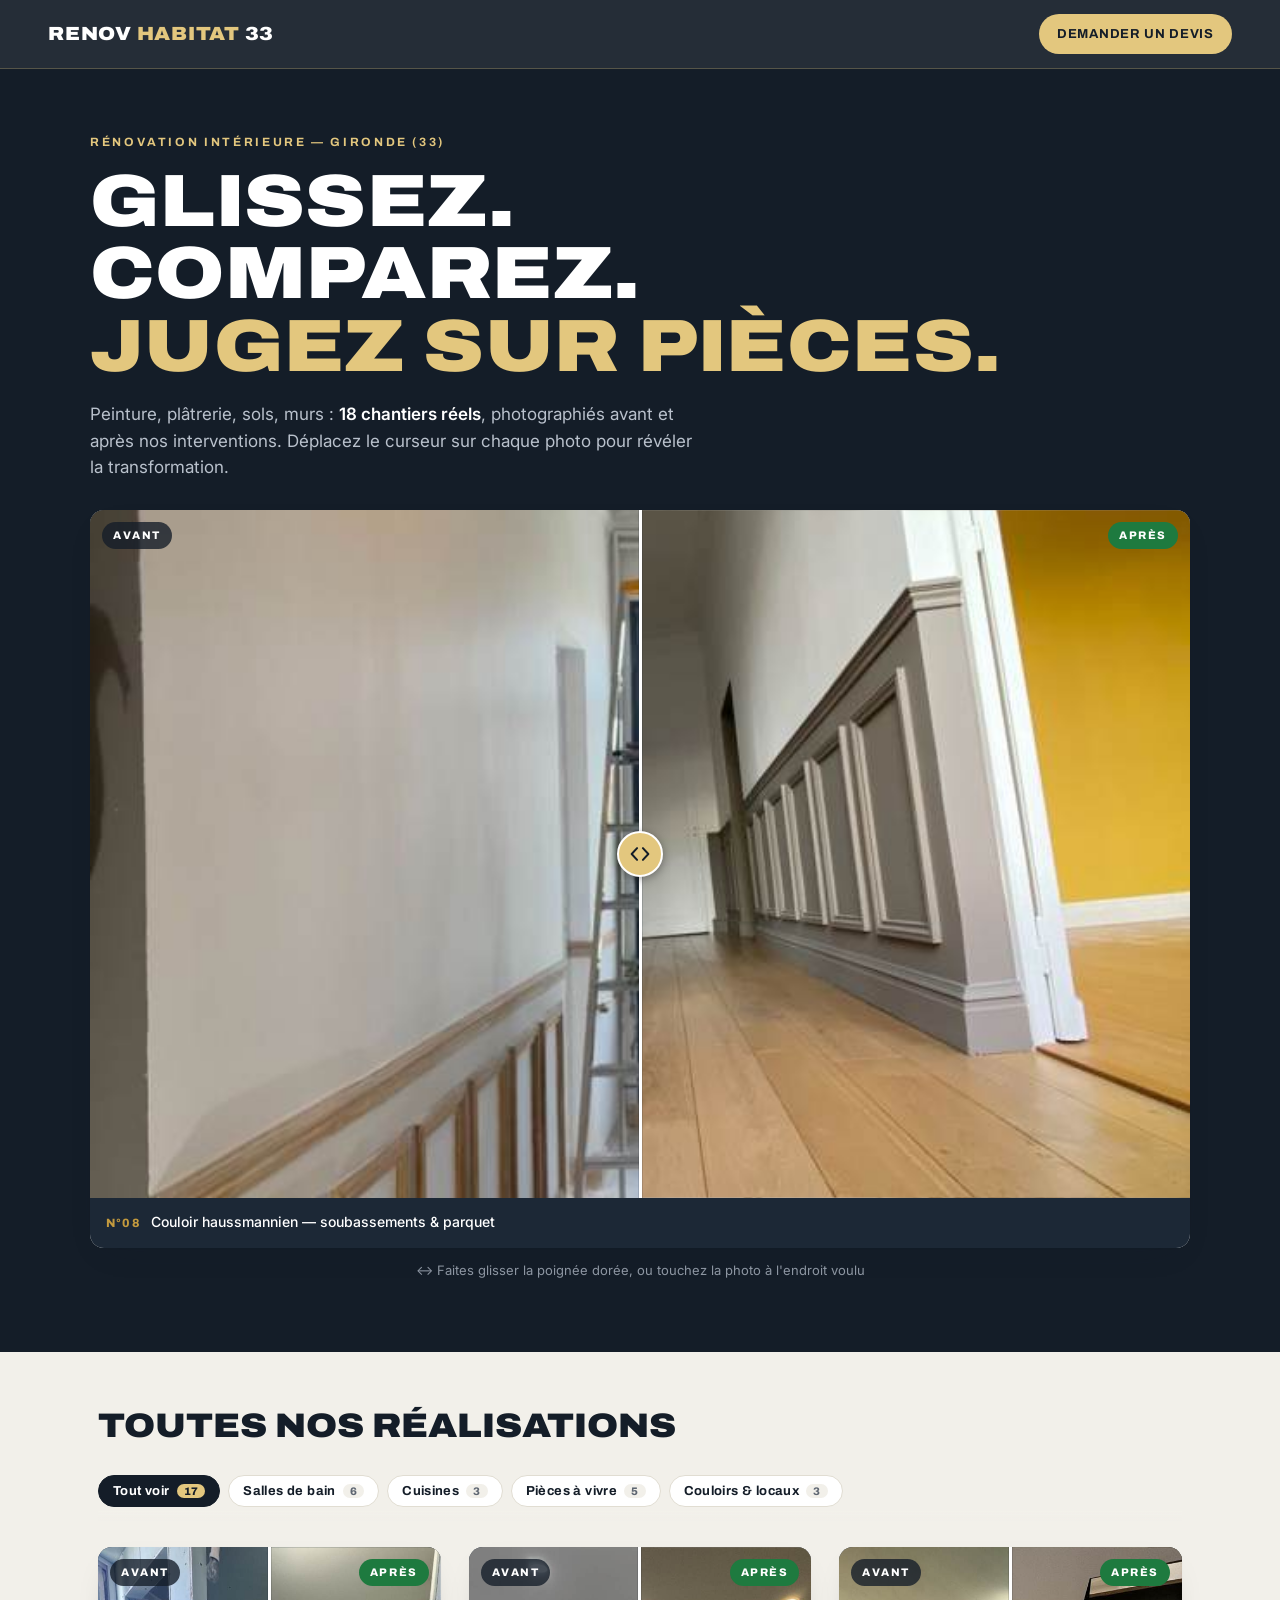
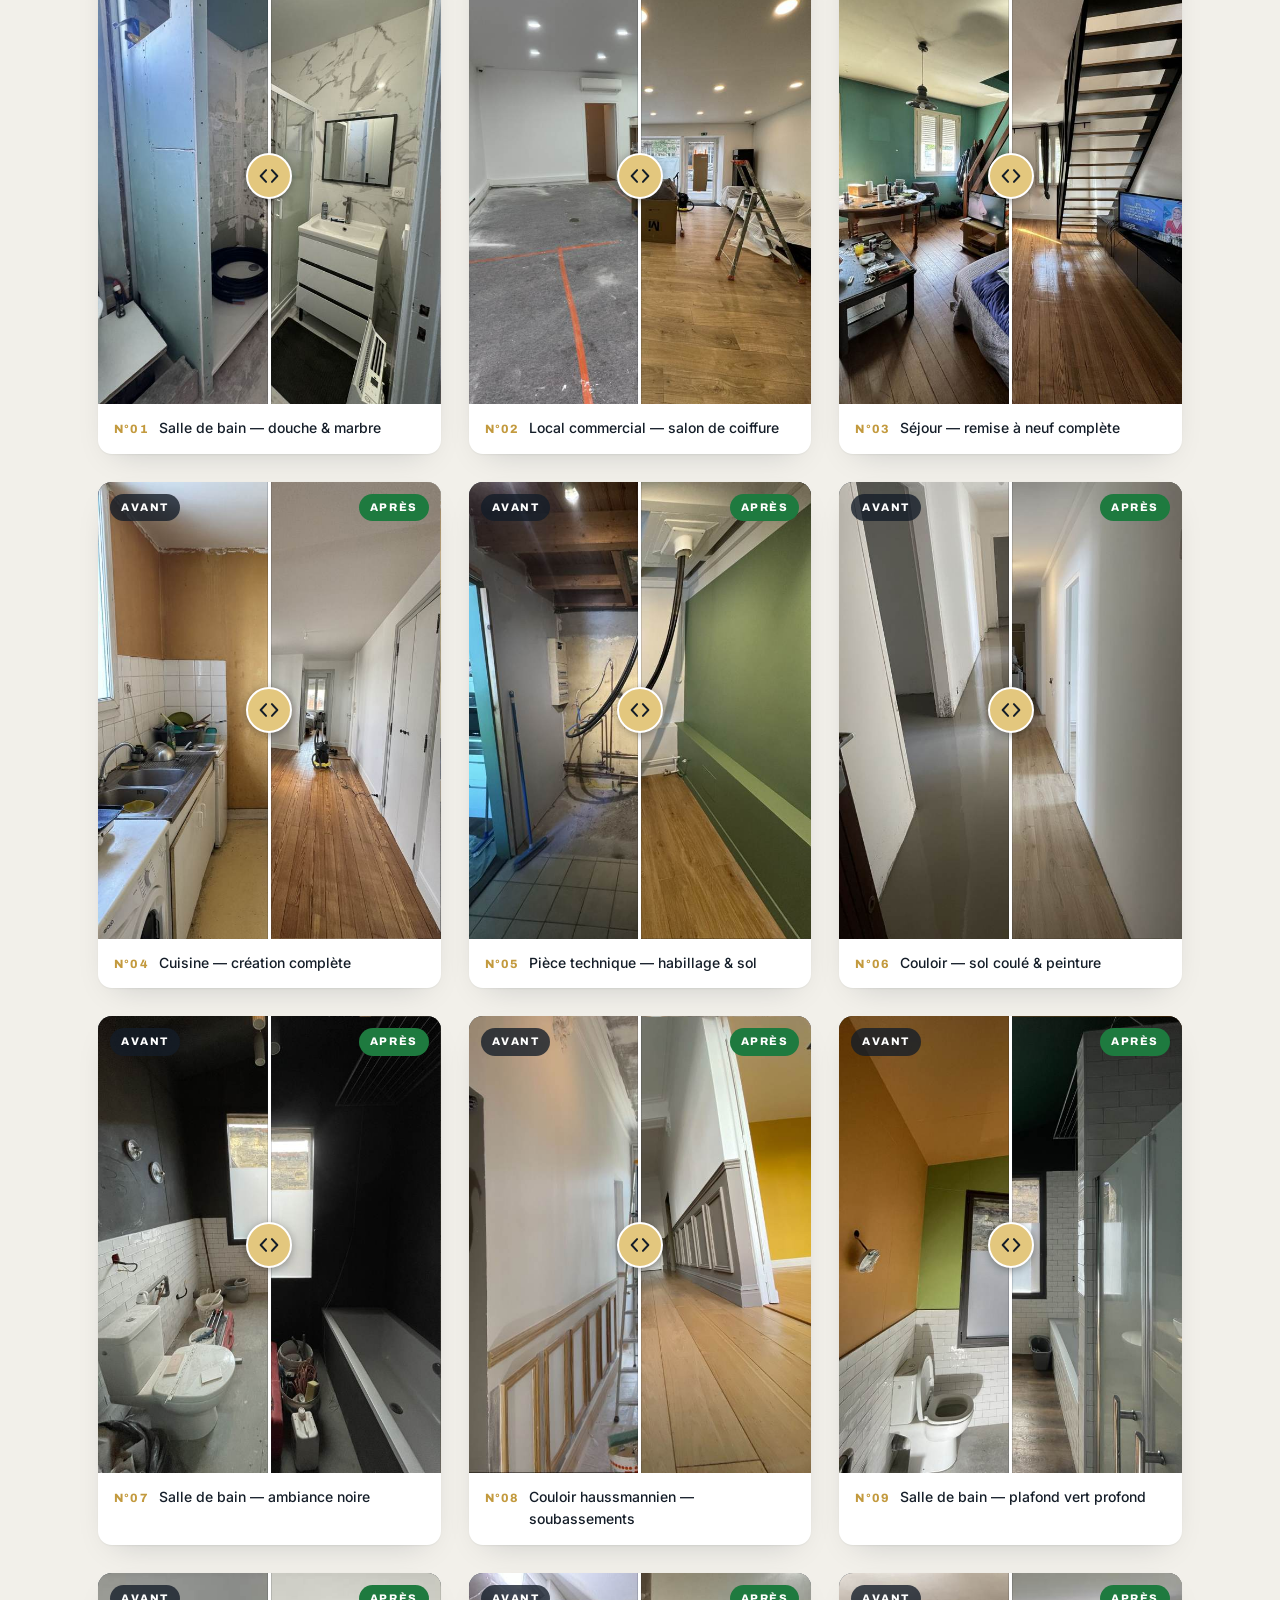
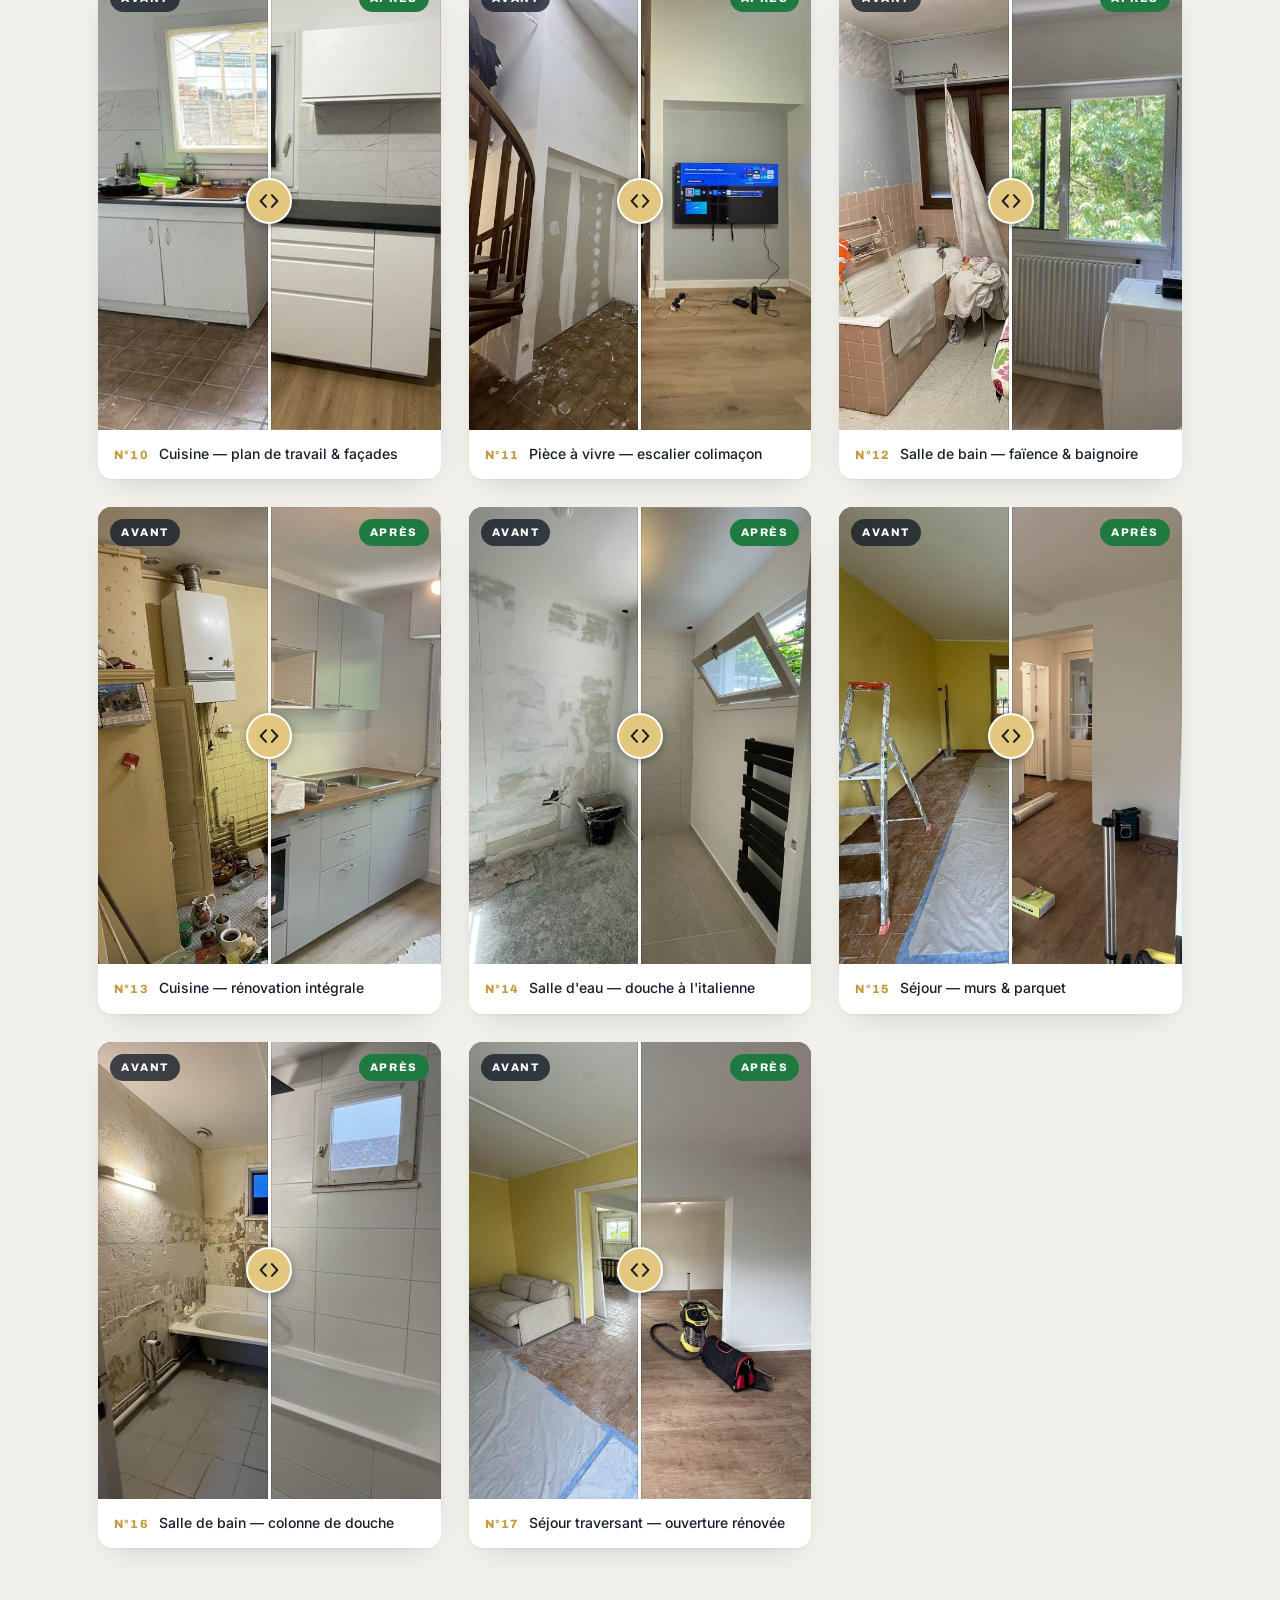
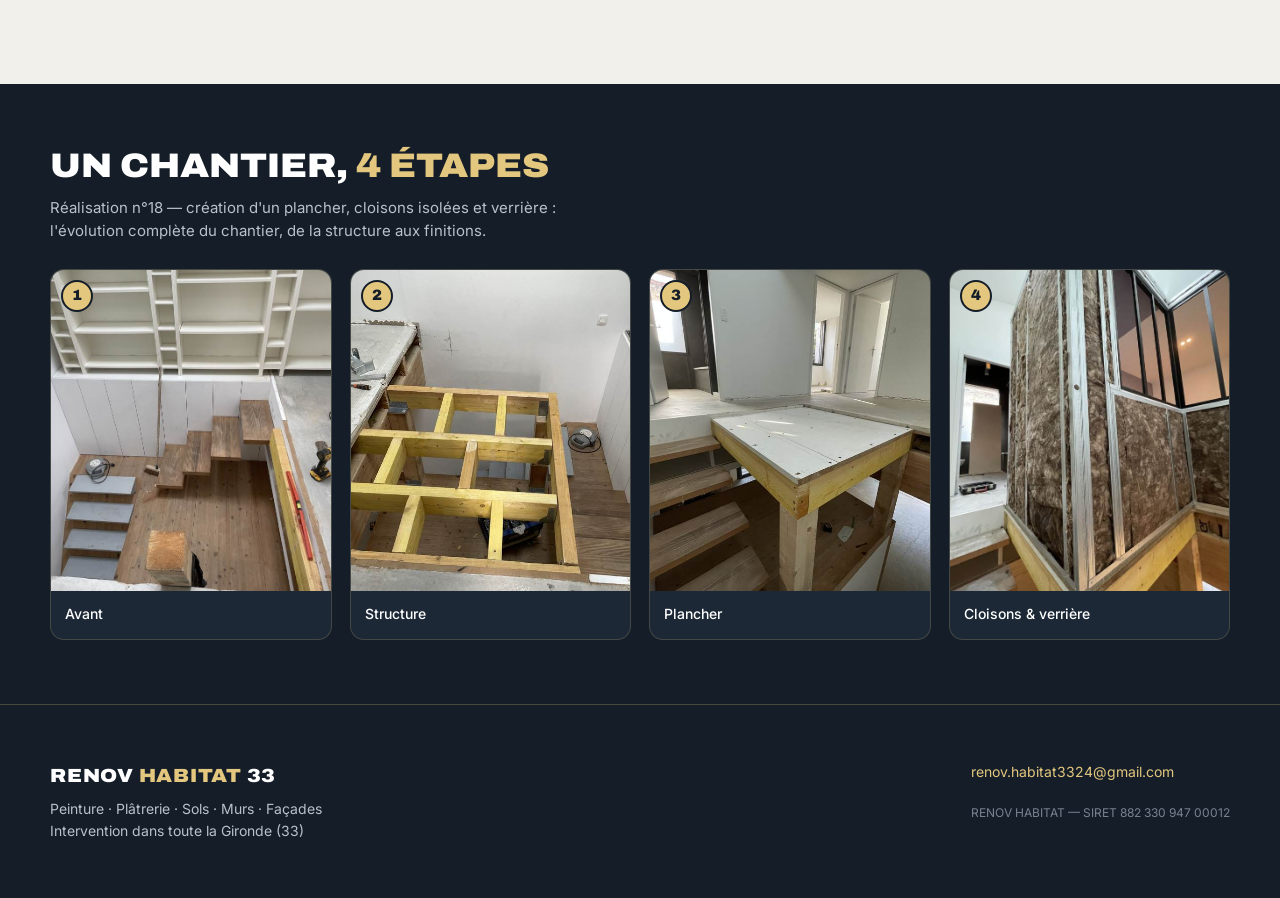
==== index.html @ 1f75afed "Add files via upload" ====
<!DOCTYPE html>
<html lang="fr">
<head>
<meta charset="UTF-8">
<meta name="viewport" content="width=device-width, initial-scale=1.0">
<title>RENOV HABITAT 33 — Nos réalisations avant / après</title>
<link rel="preconnect" href="https://fonts.googleapis.com">
<link rel="preconnect" href="https://fonts.gstatic.com" crossorigin>
<link href="https://fonts.googleapis.com/css2?family=Archivo:wdth,wght@62..125,400..900&family=Inter:wght@400;500;600&display=swap" rel="stylesheet">
<style>
:root {
  --encre:#141D28; --encre-2:#1C2836;
  --ivoire:#F2F0EA; --blanc:#FFFFFF;
  --or:#C39A3E; --or-clair:#E3C77E;
  --pierre:#5E6672; --ligne:#E1DDD2;
  --vert:#1E7A3F;
  --r:14px;
}
* { margin:0; padding:0; box-sizing:border-box; }
html { scroll-behavior:smooth; }
body { font-family:'Inter',system-ui,sans-serif; background:var(--ivoire); color:var(--encre); line-height:1.55; }
img { user-select:none; -webkit-user-drag:none; }

/* ---------- header ---------- */
header { position:sticky; top:0; z-index:50; background:rgba(20,29,40,.92); backdrop-filter:blur(10px);
  display:flex; align-items:center; justify-content:space-between; gap:16px; padding:14px clamp(16px,4vw,48px);
  border-bottom:1px solid rgba(227,199,126,.25); }
.logo { font-family:'Archivo'; font-weight:900; font-stretch:110%; letter-spacing:.04em; color:var(--blanc); font-size:clamp(15px,2.4vw,19px); text-transform:uppercase; }
.logo b { color:var(--or-clair); font-weight:900; }
.cta { font-family:'Archivo'; font-weight:700; font-size:13px; letter-spacing:.06em; text-transform:uppercase;
  color:var(--encre); background:var(--or-clair); border:none; border-radius:999px; padding:10px 18px; text-decoration:none; white-space:nowrap;
  transition:transform .15s ease, background .15s ease; }
.cta:hover { background:#F0D896; transform:translateY(-1px); }

/* ---------- hero ---------- */
.hero { background:var(--encre); color:var(--blanc); padding:clamp(28px,5vw,64px) clamp(16px,4vw,48px) clamp(36px,6vw,72px); }
.hero-inner { max-width:1100px; margin:0 auto; }
.eyebrow { font-family:'Archivo'; font-weight:700; font-size:12px; letter-spacing:.22em; text-transform:uppercase; color:var(--or-clair); display:block; margin-bottom:14px; }
h1 { font-family:'Archivo'; font-weight:900; font-stretch:115%; text-transform:uppercase; line-height:.98; letter-spacing:.005em;
  font-size:clamp(34px,7vw,74px); margin-bottom:18px; }
h1 em { font-style:normal; color:var(--or-clair); }
.hero p.sub { max-width:56ch; color:#B9C1CC; font-size:clamp(14px,1.6vw,17px); margin-bottom:30px; }
.hero p.sub strong { color:var(--blanc); font-weight:600; }

/* ---------- comparateur ---------- */
.ba { background:var(--blanc); border-radius:var(--r); overflow:hidden; box-shadow:0 1px 2px rgba(20,29,40,.06), 0 12px 32px -18px rgba(20,29,40,.25); outline-offset:3px; }
.ba:focus-visible { outline:3px solid var(--or); }
.ba-frame { position:relative; aspect-ratio:3/4; overflow:hidden; cursor:ew-resize; touch-action:pan-y; background:var(--encre-2); }
.hero-ba .ba-frame { aspect-ratio:4/5; }
@media (min-width:720px) { .hero-ba .ba-frame { aspect-ratio:16/10; } }
.ba-img { position:absolute; inset:0; width:100%; height:100%; object-fit:cover; pointer-events:none; }
.ba-apres { clip-path:inset(0 0 0 50%); }
.ba-handle { position:absolute; top:0; bottom:0; left:50%; width:0; pointer-events:none; }
.ba-line { position:absolute; top:0; bottom:0; left:-1.5px; width:3px; background:var(--blanc); box-shadow:0 0 0 1px rgba(20,29,40,.15); }
.ba-knob { position:absolute; top:50%; left:0; transform:translate(-50%,-50%); width:46px; height:46px; border-radius:50%;
  background:var(--or-clair); color:var(--encre); display:grid; place-items:center;
  box-shadow:0 2px 10px rgba(0,0,0,.35); border:2px solid var(--blanc); }
.tag { position:absolute; top:12px; font-family:'Archivo'; font-weight:800; font-size:11px; letter-spacing:.14em; text-transform:uppercase;
  padding:5px 11px; border-radius:999px; color:var(--blanc); }
.tag-avant { left:12px; background:rgba(20,29,40,.78); }
.tag-apres { right:12px; background:var(--vert); }
.ba figcaption { display:flex; align-items:baseline; gap:10px; padding:13px 16px 15px; font-size:14px; font-weight:500; color:var(--encre); }
.hero-ba figcaption { background:var(--encre-2); color:var(--blanc); }
.num { font-family:'Archivo'; font-weight:800; font-size:12px; letter-spacing:.1em; color:var(--or); }
.hint { text-align:center; font-size:13px; color:#8E97A3; margin-top:12px; }
.hero .hint { color:#8E97A3; }

/* ---------- filtres + grille ---------- */
main { max-width:1180px; margin:0 auto; padding:clamp(28px,5vw,56px) clamp(16px,4vw,48px); }
.section-head { margin-bottom:22px; }
h2 { font-family:'Archivo'; font-weight:900; font-stretch:112%; text-transform:uppercase; font-size:clamp(22px,3.4vw,34px); line-height:1.05; }
.filters { display:flex; flex-wrap:wrap; gap:8px; margin:18px 0 26px; position:sticky; top:66px; z-index:40;
  background:linear-gradient(var(--ivoire) 82%, transparent); padding:10px 0 14px; }
.chip { font-family:'Archivo'; font-weight:700; font-size:13px; letter-spacing:.03em; cursor:pointer;
  border:1.5px solid var(--ligne); background:var(--blanc); color:var(--encre); border-radius:999px; padding:8px 14px;
  display:inline-flex; align-items:center; gap:7px; transition:all .15s ease; }
.chip i { font-style:normal; font-size:11px; font-weight:800; color:var(--pierre); background:var(--ivoire); border-radius:999px; padding:1px 7px; }
.chip:hover { border-color:var(--or); }
.chip.is-on { background:var(--encre); color:var(--blanc); border-color:var(--encre); }
.chip.is-on i { background:var(--or-clair); color:var(--encre); }
.grid { display:grid; grid-template-columns:repeat(auto-fill,minmax(300px,1fr)); gap:clamp(16px,2.5vw,28px); }
.ba.is-hidden { display:none; }
.card-anim { animation:pop .35s ease both; }
@keyframes pop { from { opacity:0; transform:translateY(10px); } to { opacity:1; transform:none; } }

/* ---------- chantier 4 étapes ---------- */
.chantier { background:var(--encre); color:var(--blanc); margin-top:clamp(40px,7vw,80px); padding:clamp(32px,5vw,64px) clamp(16px,4vw,48px); }
.chantier-inner { max-width:1180px; margin:0 auto; }
.chantier h2 em { font-style:normal; color:var(--or-clair); }
.chantier p.sub { color:#B9C1CC; max-width:60ch; margin:12px 0 26px; font-size:15px; }
.steps { list-style:none; display:grid; grid-template-columns:repeat(auto-fit,minmax(220px,1fr)); gap:18px; }
.step { position:relative; background:var(--encre-2); border:1px solid rgba(227,199,126,.2); border-radius:var(--r); overflow:hidden; }
.step img { width:100%; aspect-ratio:4/4.6; object-fit:cover; display:block; }
.step p { padding:12px 14px 14px; font-size:14px; font-weight:500; }
.step-badge { position:absolute; top:10px; left:10px; z-index:2; width:32px; height:32px; border-radius:50%;
  background:var(--or-clair); color:var(--encre); font-family:'Archivo'; font-weight:900; display:grid; place-items:center; font-size:15px;
  border:2px solid var(--encre); }

/* ---------- footer ---------- */
footer { background:var(--encre); color:#B9C1CC; padding:clamp(32px,5vw,56px) clamp(16px,4vw,48px); border-top:1px solid rgba(227,199,126,.25); }
.foot-inner { max-width:1180px; margin:0 auto; display:flex; flex-wrap:wrap; gap:28px; justify-content:space-between; align-items:flex-start; }
.foot-inner .logo { margin-bottom:8px; display:block; }
footer p { font-size:14px; }
footer a { color:var(--or-clair); text-decoration:none; }
footer a:hover { text-decoration:underline; }
.legal { font-size:12px; color:#79828F; margin-top:22px; }

@media (prefers-reduced-motion:reduce) {
  html { scroll-behavior:auto; }
  .card-anim { animation:none; }
  .cta, .chip { transition:none; }
}
</style>
</head>
<body>

<header>
  <span class="logo">Renov <b>Habitat</b> 33</span>
  <a class="cta" href="mailto:renov.habitat3324@gmail.com?subject=Demande%20de%20devis">Demander un devis</a>
</header>

<section class="hero">
  <div class="hero-inner">
    <span class="eyebrow">Rénovation intérieure — Gironde (33)</span>
    <h1>Glissez.<br>Comparez.<br><em>Jugez sur pièces.</em></h1>
    <p class="sub">Peinture, plâtrerie, sols, murs : <strong>18 chantiers réels</strong>, photographiés avant et après nos interventions. Déplacez le curseur sur chaque photo pour révéler la transformation.</p>
    
<figure class="ba hero-ba card-anim" data-cat="couloir" tabindex="0" role="slider" aria-label="Comparateur avant après, réalisation 8 : Couloir haussmannien — soubassements & parquet" aria-valuemin="0" aria-valuemax="100" aria-valuenow="50">
  <div class="ba-frame">
    <img class="ba-img ba-avant" src="[data-uri]" alt="Réalisation 8 avant travaux" draggable="false">
    <img class="ba-img ba-apres" src="[data-uri]" alt="Réalisation 8 après travaux" draggable="false">
    <span class="tag tag-avant">Avant</span>
    <span class="tag tag-apres">Après</span>
    <div class="ba-handle"><span class="ba-line"></span><span class="ba-knob" aria-hidden="true"><svg viewBox="0 0 24 24" width="20" height="20"><path d="M8.5 5 2 12l6.5 7M15.5 5 22 12l-6.5 7" fill="none" stroke="currentColor" stroke-width="2.4" stroke-linecap="round" stroke-linejoin="round"/></svg></span></div>
  </div>
  <figcaption><span class="num">N°08</span> Couloir haussmannien — soubassements & parquet</figcaption>
</figure>
    <p class="hint">↔ Faites glisser la poignée dorée, ou touchez la photo à l'endroit voulu</p>
  </div>
</section>

<main>
  <div class="section-head">
    <h2>Toutes nos réalisations</h2>
  </div>
  <div class="filters" role="group" aria-label="Filtrer par type de pièce"><button class="chip is-on" data-filter="all">Tout voir<i>17</i></button><button class="chip" data-filter="sdb">Salles de bain<i>6</i></button><button class="chip" data-filter="cuisine">Cuisines<i>3</i></button><button class="chip" data-filter="sejour">Pièces à vivre<i>5</i></button><button class="chip" data-filter="couloir">Couloirs & locaux<i>3</i></button></div>
  <div class="grid" id="grid">

<figure class="ba card-anim" data-cat="sdb" tabindex="0" role="slider" aria-label="Comparateur avant après, réalisation 1 : Salle de bain — douche & marbre" aria-valuemin="0" aria-valuemax="100" aria-valuenow="50">
  <div class="ba-frame">
    <img class="ba-img ba-avant" src="[data-uri]" alt="Réalisation 1 avant travaux" draggable="false">
    <img class="ba-img ba-apres" src="[data-uri]" alt="Réalisation 1 après travaux" draggable="false">
    <span class="tag tag-avant">Avant</span>
    <span class="tag tag-apres">Après</span>
    <div class="ba-handle"><span class="ba-line"></span><span class="ba-knob" aria-hidden="true"><svg viewBox="0 0 24 24" width="20" height="20"><path d="M8.5 5 2 12l6.5 7M15.5 5 22 12l-6.5 7" fill="none" stroke="currentColor" stroke-width="2.4" stroke-linecap="round" stroke-linejoin="round"/></svg></span></div>
  </div>
  <figcaption><span class="num">N°01</span> Salle de bain — douche & marbre</figcaption>
</figure>

<figure class="ba card-anim" data-cat="couloir" tabindex="0" role="slider" aria-label="Comparateur avant après, réalisation 2 : Local commercial — salon de coiffure" aria-valuemin="0" aria-valuemax="100" aria-valuenow="50">
  <div class="ba-frame">
    <img class="ba-img ba-avant" src="[data-uri]" alt="Réalisation 2 avant travaux" draggable="false">
    <img class="ba-img ba-apres" src="[data-uri]" alt="Réalisation 2 après travaux" draggable="false">
    <span class="tag tag-avant">Avant</span>
    <span class="tag tag-apres">Après</span>
    <div class="ba-handle"><span class="ba-line"></span><span class="ba-knob" aria-hidden="true"><svg viewBox="0 0 24 24" width="20" height="20"><path d="M8.5 5 2 12l6.5 7M15.5 5 22 12l-6.5 7" fill="none" stroke="currentColor" stroke-width="2.4" stroke-linecap="round" stroke-linejoin="round"/></svg></span></div>
  </div>
  <figcaption><span class="num">N°02</span> Local commercial — salon de coiffure</figcaption>
</figure>

<figure class="ba card-anim" data-cat="sejour" tabindex="0" role="slider" aria-label="Comparateur avant après, réalisation 3 : Séjour — remise à neuf complète" aria-valuemin="0" aria-valuemax="100" aria-valuenow="50">
  <div class="ba-frame">
    <img class="ba-img ba-avant" src="[data-uri]" alt="Réalisation 3 avant travaux" draggable="false">
    <img class="ba-img ba-apres" src="[data-uri]" alt="Réalisation 3 après travaux" draggable="false">
    <span class="tag tag-avant">Avant</span>
    <span class="tag tag-apres">Après</span>
    <div class="ba-handle"><span class="ba-line"></span><span class="ba-knob" aria-hidden="true"><svg viewBox="0 0 24 24" width="20" height="20"><path d="M8.5 5 2 12l6.5 7M15.5 5 22 12l-6.5 7" fill="none" stroke="currentColor" stroke-width="2.4" stroke-linecap="round" stroke-linejoin="round"/></svg></span></div>
  </div>
  <figcaption><span class="num">N°03</span> Séjour — remise à neuf complète</figcaption>
</figure>

<figure class="ba card-anim" data-cat="cuisine" tabindex="0" role="slider" aria-label="Comparateur avant après, réalisation 4 : Cuisine — création complète" aria-valuemin="0" aria-valuemax="100" aria-valuenow="50">
  <div class="ba-frame">
    <img class="ba-img ba-avant" src="[data-uri]" alt="Réalisation 4 avant travaux" draggable="false">
    <img class="ba-img ba-apres" src="[data-uri]" alt="Réalisation 4 après travaux" draggable="false">
    <span class="tag tag-avant">Avant</span>
    <span class="tag tag-apres">Après</span>
    <div class="ba-handle"><span class="ba-line"></span><span class="ba-knob" aria-hidden="true"><svg viewBox="0 0 24 24" width="20" height="20"><path d="M8.5 5 2 12l6.5 7M15.5 5 22 12l-6.5 7" fill="none" stroke="currentColor" stroke-width="2.4" stroke-linecap="round" stroke-linejoin="round"/></svg></span></div>
  </div>
  <figcaption><span class="num">N°04</span> Cuisine — création complète</figcaption>
</figure>

<figure class="ba card-anim" data-cat="sejour" tabindex="0" role="slider" aria-label="Comparateur avant après, réalisation 5 : Pièce technique — habillage & sol" aria-valuemin="0" aria-valuemax="100" aria-valuenow="50">
  <div class="ba-frame">
    <img class="ba-img ba-avant" src="[data-uri]" alt="Réalisation 5 avant travaux" draggable="false">
    <img class="ba-img ba-apres" src="[data-uri]" alt="Réalisation 5 après travaux" draggable="false">
    <span class="tag tag-avant">Avant</span>
    <span class="tag tag-apres">Après</span>
    <div class="ba-handle"><span class="ba-line"></span><span class="ba-knob" aria-hidden="true"><svg viewBox="0 0 24 24" width="20" height="20"><path d="M8.5 5 2 12l6.5 7M15.5 5 22 12l-6.5 7" fill="none" stroke="currentColor" stroke-width="2.4" stroke-linecap="round" stroke-linejoin="round"/></svg></span></div>
  </div>
  <figcaption><span class="num">N°05</span> Pièce technique — habillage & sol</figcaption>
</figure>

<figure class="ba card-anim" data-cat="couloir" tabindex="0" role="slider" aria-label="Comparateur avant après, réalisation 6 : Couloir — sol coulé & peinture" aria-valuemin="0" aria-valuemax="100" aria-valuenow="50">
  <div class="ba-frame">
    <img class="ba-img ba-avant" src="[data-uri]" alt="Réalisation 6 avant travaux" draggable="false">
    <img class="ba-img ba-apres" src="[data-uri]" alt="Réalisation 6 après travaux" draggable="false">
    <span class="tag tag-avant">Avant</span>
    <span class="tag tag-apres">Après</span>
    <div class="ba-handle"><span class="ba-line"></span><span class="ba-knob" aria-hidden="true"><svg viewBox="0 0 24 24" width="20" height="20"><path d="M8.5 5 2 12l6.5 7M15.5 5 22 12l-6.5 7" fill="none" stroke="currentColor" stroke-width="2.4" stroke-linecap="round" stroke-linejoin="round"/></svg></span></div>
  </div>
  <figcaption><span class="num">N°06</span> Couloir — sol coulé & peinture</figcaption>
</figure>

<figure class="ba card-anim" data-cat="sdb" tabindex="0" role="slider" aria-label="Comparateur avant après, réalisation 7 : Salle de bain — ambiance noire" aria-valuemin="0" aria-valuemax="100" aria-valuenow="50">
  <div class="ba-frame">
    <img class="ba-img ba-avant" src="[data-uri]" alt="Réalisation 7 avant travaux" draggable="false">
    <img class="ba-img ba-apres" src="[data-uri]" alt="Réalisation 7 après travaux" draggable="false">
    <span class="tag tag-avant">Avant</span>
    <span class="tag tag-apres">Après</span>
    <div class="ba-handle"><span class="ba-line"></span><span class="ba-knob" aria-hidden="true"><svg viewBox="0 0 24 24" width="20" height="20"><path d="M8.5 5 2 12l6.5 7M15.5 5 22 12l-6.5 7" fill="none" stroke="currentColor" stroke-width="2.4" stroke-linecap="round" stroke-linejoin="round"/></svg></span></div>
  </div>
  <figcaption><span class="num">N°07</span> Salle de bain — ambiance noire</figcaption>
</figure>

<figure class="ba card-anim" data-cat="couloir" tabindex="0" role="slider" aria-label="Comparateur avant après, réalisation 8 : Couloir haussmannien — soubassements" aria-valuemin="0" aria-valuemax="100" aria-valuenow="50">
  <div class="ba-frame">
    <img class="ba-img ba-avant" src="[data-uri]" alt="Réalisation 8 avant travaux" draggable="false">
    <img class="ba-img ba-apres" src="[data-uri]" alt="Réalisation 8 après travaux" draggable="false">
    <span class="tag tag-avant">Avant</span>
    <span class="tag tag-apres">Après</span>
    <div class="ba-handle"><span class="ba-line"></span><span class="ba-knob" aria-hidden="true"><svg viewBox="0 0 24 24" width="20" height="20"><path d="M8.5 5 2 12l6.5 7M15.5 5 22 12l-6.5 7" fill="none" stroke="currentColor" stroke-width="2.4" stroke-linecap="round" stroke-linejoin="round"/></svg></span></div>
  </div>
  <figcaption><span class="num">N°08</span> Couloir haussmannien — soubassements</figcaption>
</figure>

<figure class="ba card-anim" data-cat="sdb" tabindex="0" role="slider" aria-label="Comparateur avant après, réalisation 9 : Salle de bain — plafond vert profond" aria-valuemin="0" aria-valuemax="100" aria-valuenow="50">
  <div class="ba-frame">
    <img class="ba-img ba-avant" src="[data-uri]" alt="Réalisation 9 avant travaux" draggable="false">
    <img class="ba-img ba-apres" src="[data-uri]" alt="Réalisation 9 après travaux" draggable="false">
    <span class="tag tag-avant">Avant</span>
    <span class="tag tag-apres">Après</span>
    <div class="ba-handle"><span class="ba-line"></span><span class="ba-knob" aria-hidden="true"><svg viewBox="0 0 24 24" width="20" height="20"><path d="M8.5 5 2 12l6.5 7M15.5 5 22 12l-6.5 7" fill="none" stroke="currentColor" stroke-width="2.4" stroke-linecap="round" stroke-linejoin="round"/></svg></span></div>
  </div>
  <figcaption><span class="num">N°09</span> Salle de bain — plafond vert profond</figcaption>
</figure>

<figure class="ba card-anim" data-cat="cuisine" tabindex="0" role="slider" aria-label="Comparateur avant après, réalisation 10 : Cuisine — plan de travail & façades" aria-valuemin="0" aria-valuemax="100" aria-valuenow="50">
  <div class="ba-frame">
    <img class="ba-img ba-avant" src="[data-uri]" alt="Réalisation 10 avant travaux" draggable="false">
    <img class="ba-img ba-apres" src="[data-uri]" alt="Réalisation 10 après travaux" draggable="false">
    <span class="tag tag-avant">Avant</span>
    <span class="tag tag-apres">Après</span>
    <div class="ba-handle"><span class="ba-line"></span><span class="ba-knob" aria-hidden="true"><svg viewBox="0 0 24 24" width="20" height="20"><path d="M8.5 5 2 12l6.5 7M15.5 5 22 12l-6.5 7" fill="none" stroke="currentColor" stroke-width="2.4" stroke-linecap="round" stroke-linejoin="round"/></svg></span></div>
  </div>
  <figcaption><span class="num">N°10</span> Cuisine — plan de travail & façades</figcaption>
</figure>

<figure class="ba card-anim" data-cat="sejour" tabindex="0" role="slider" aria-label="Comparateur avant après, réalisation 11 : Pièce à vivre — escalier colimaçon" aria-valuemin="0" aria-valuemax="100" aria-valuenow="50">
  <div class="ba-frame">
    <img class="ba-img ba-avant" src="[data-uri]" alt="Réalisation 11 avant travaux" draggable="false">
    <img class="ba-img ba-apres" src="[data-uri]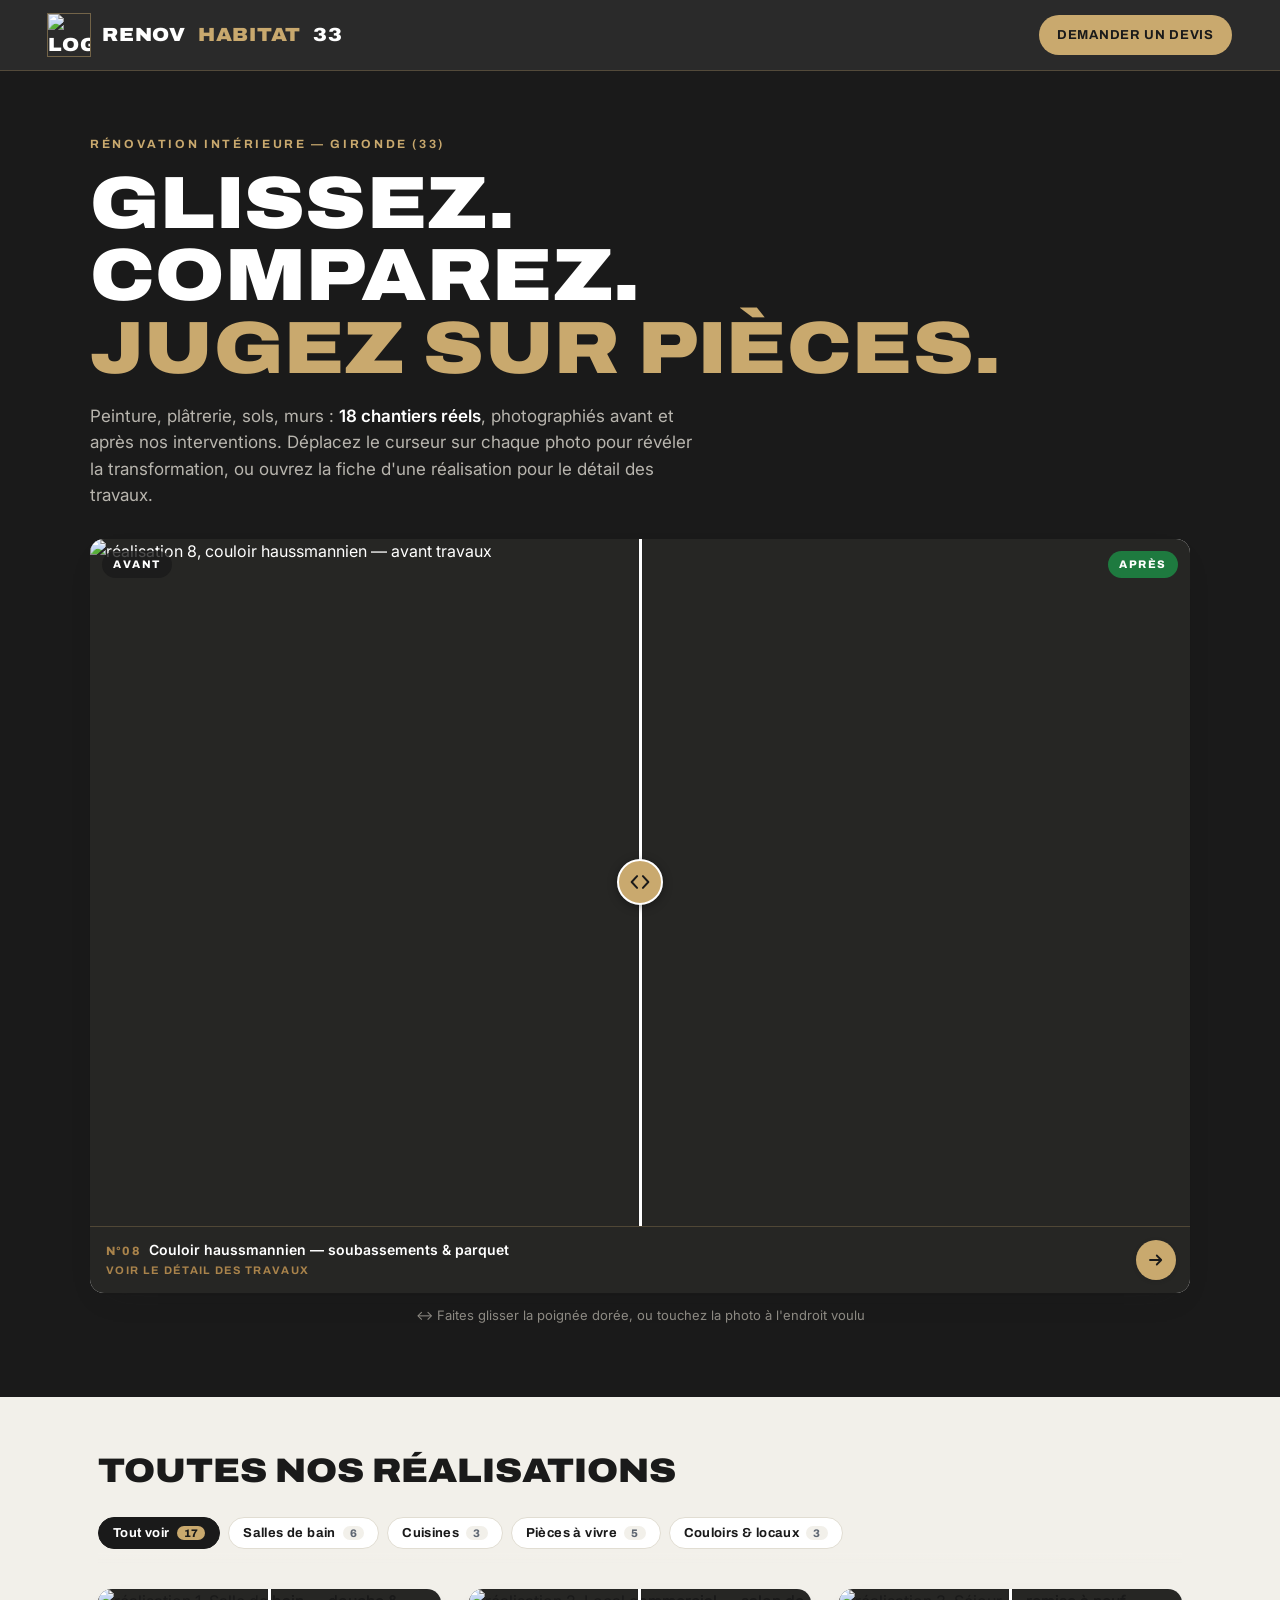
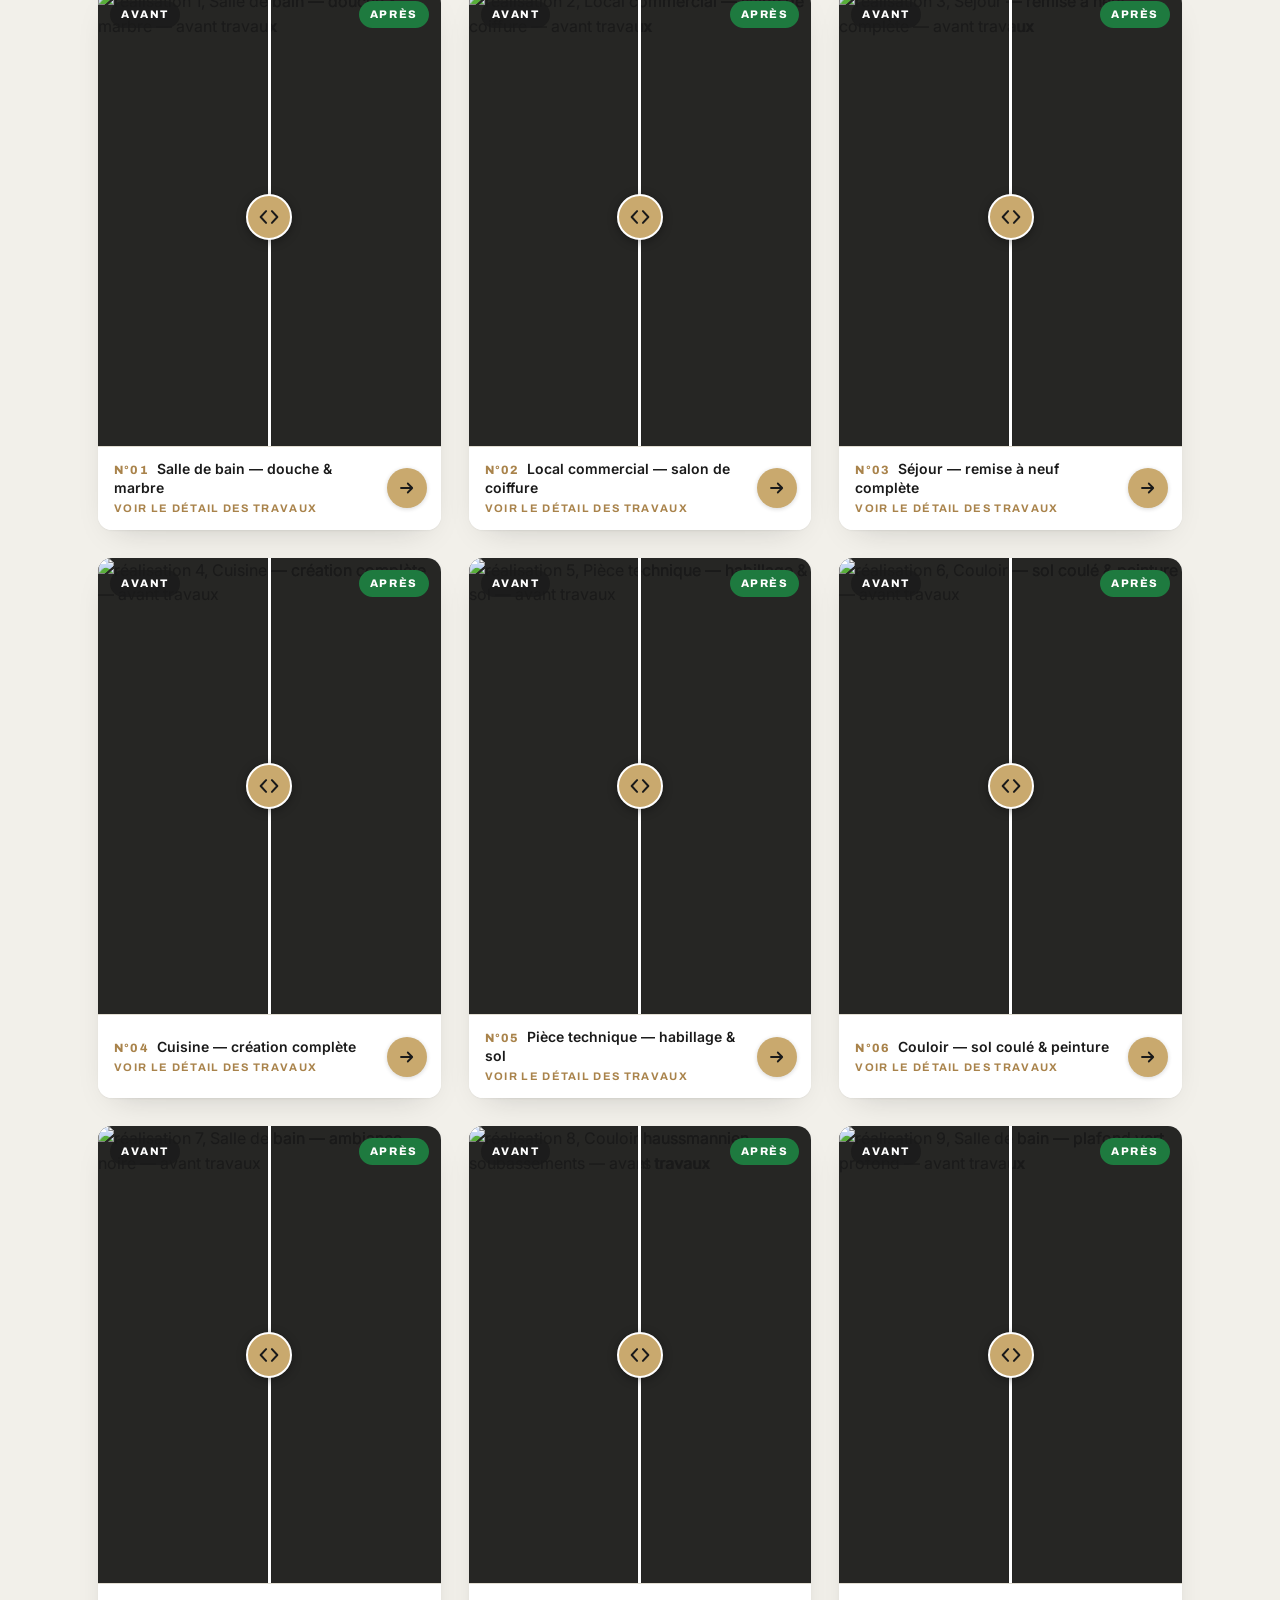
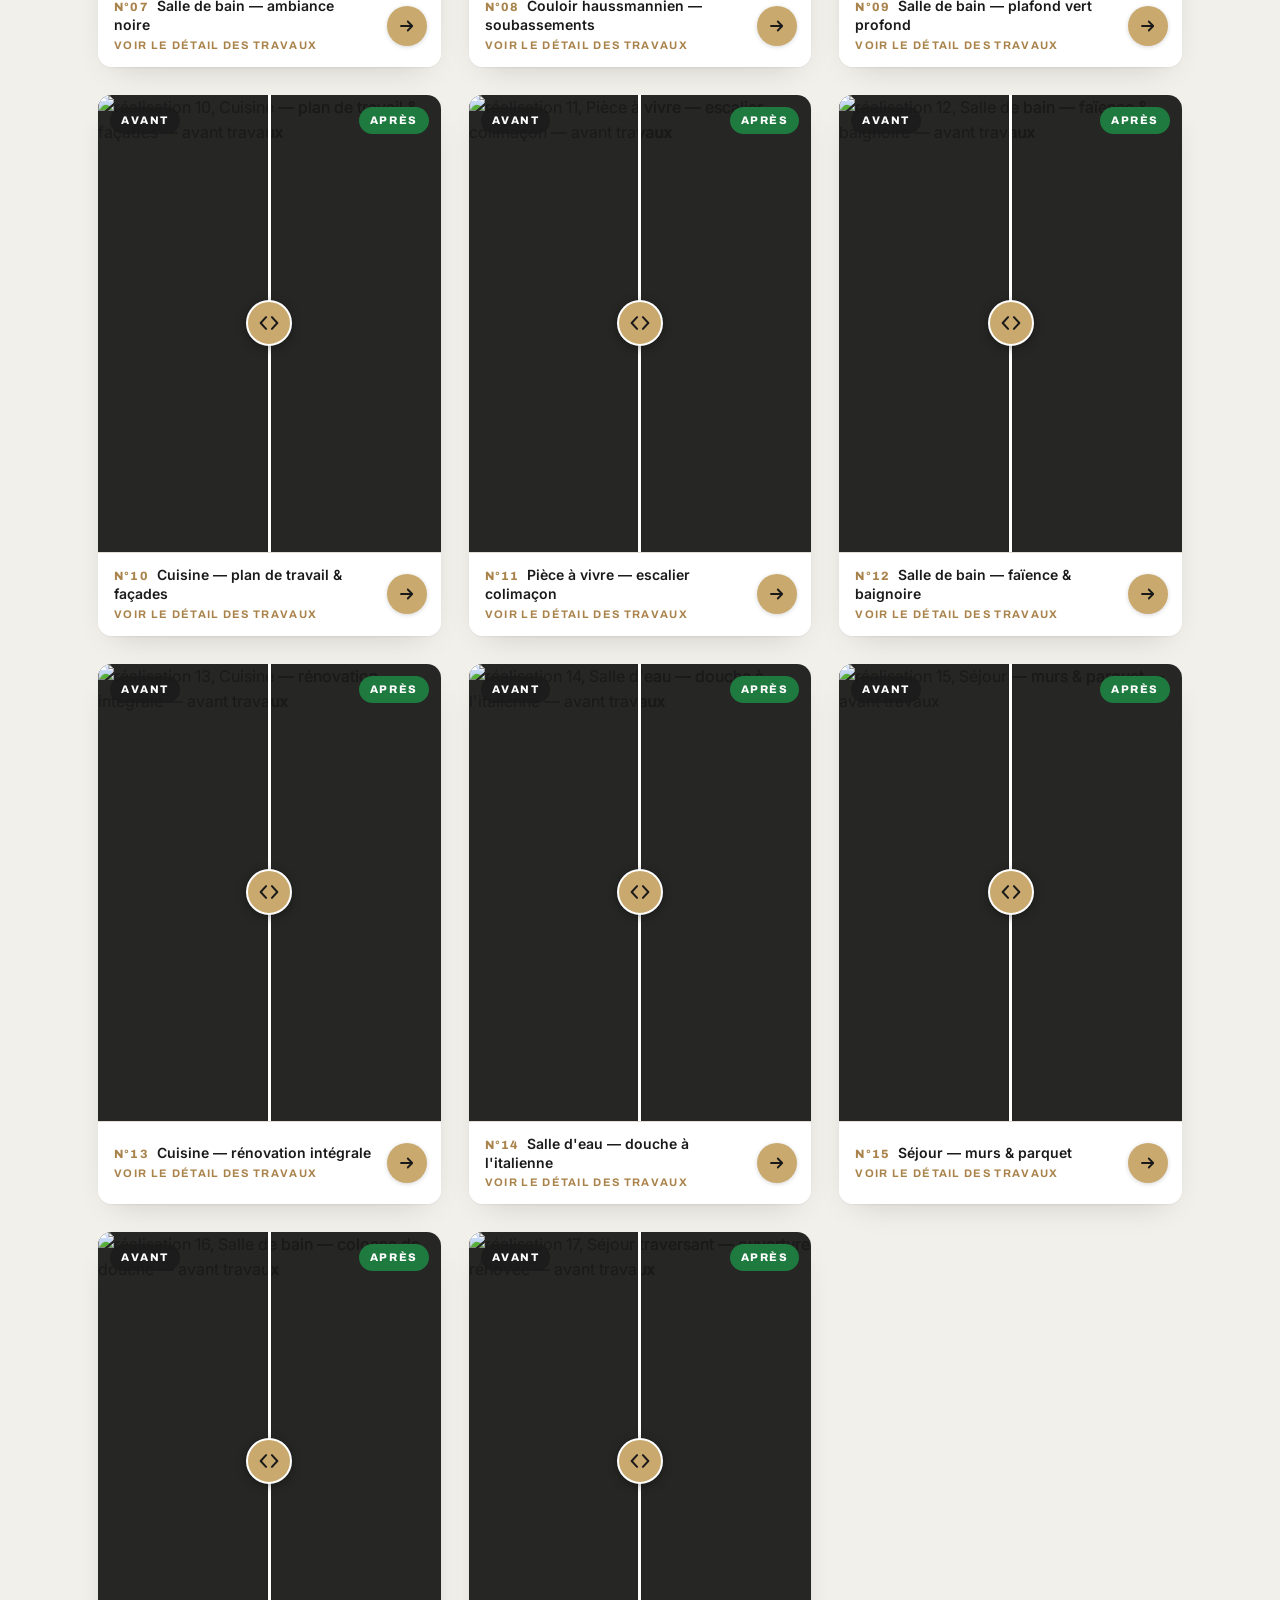
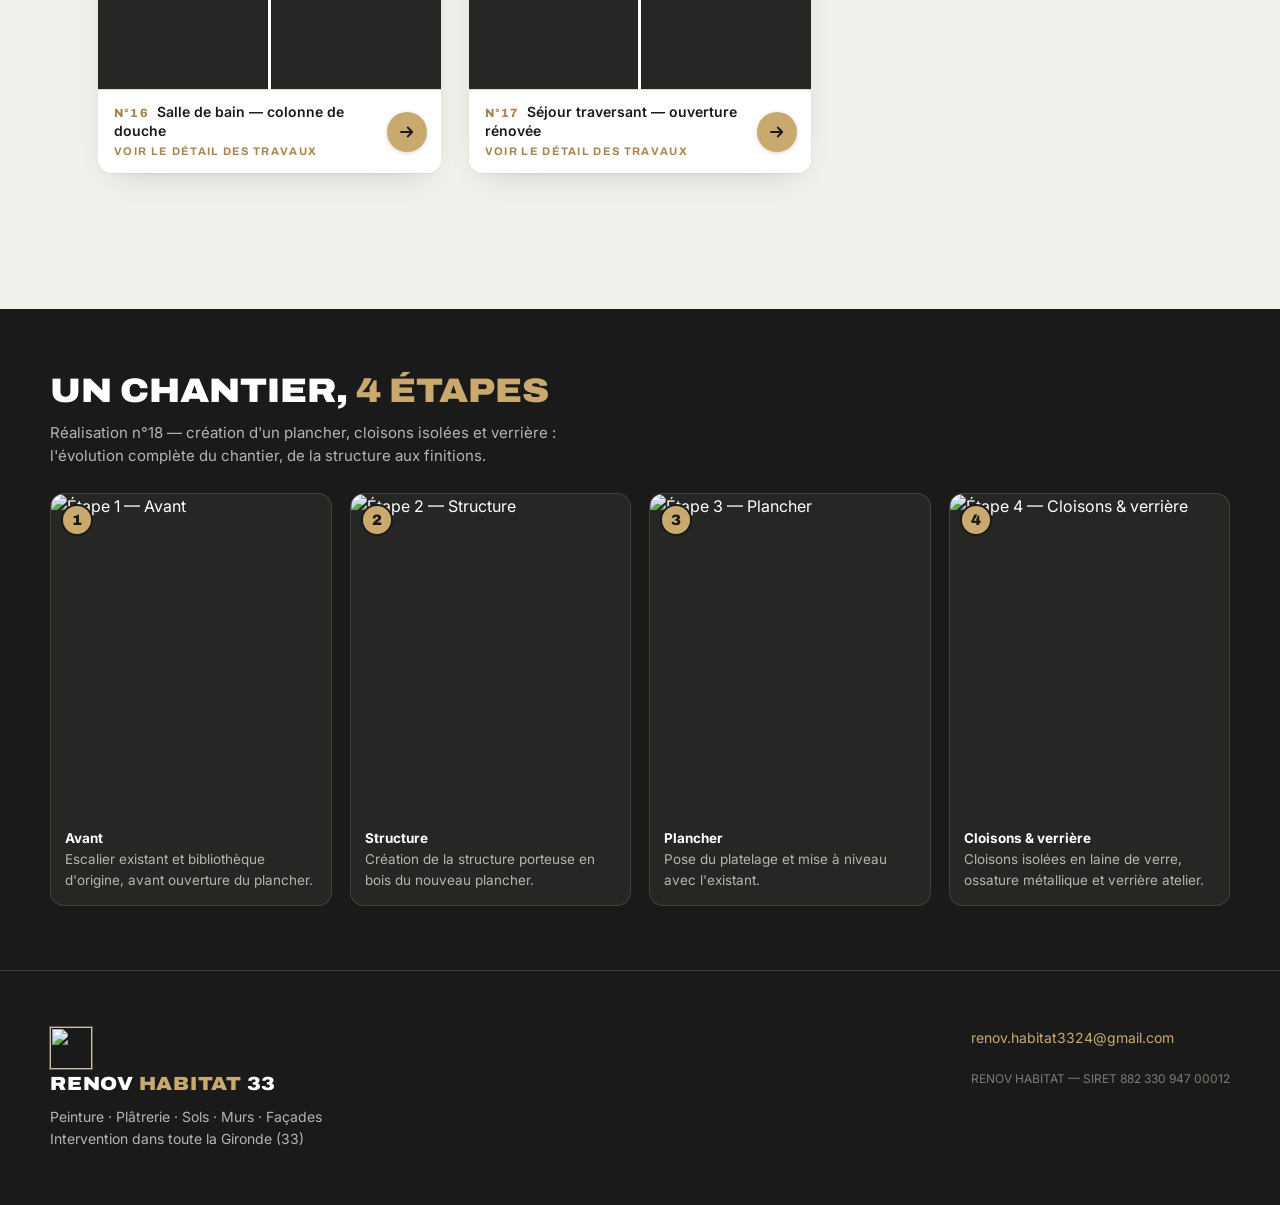
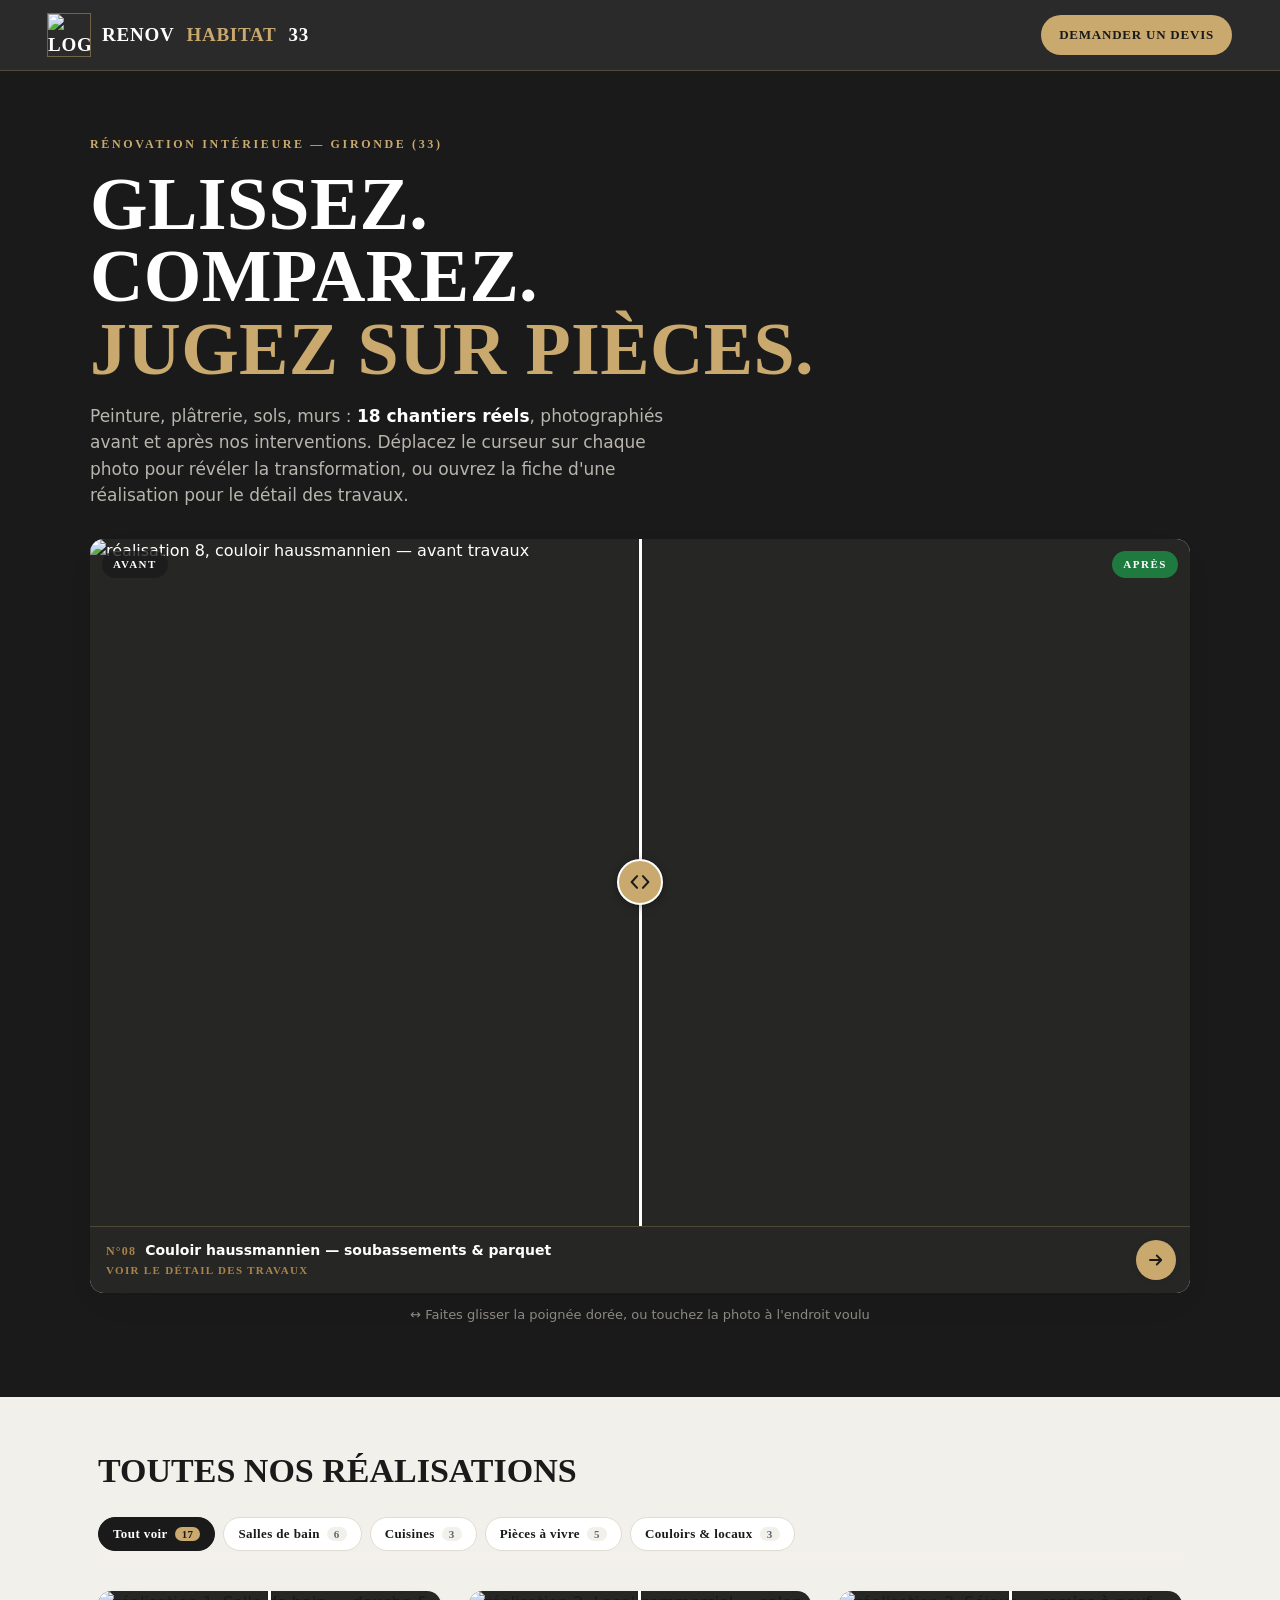
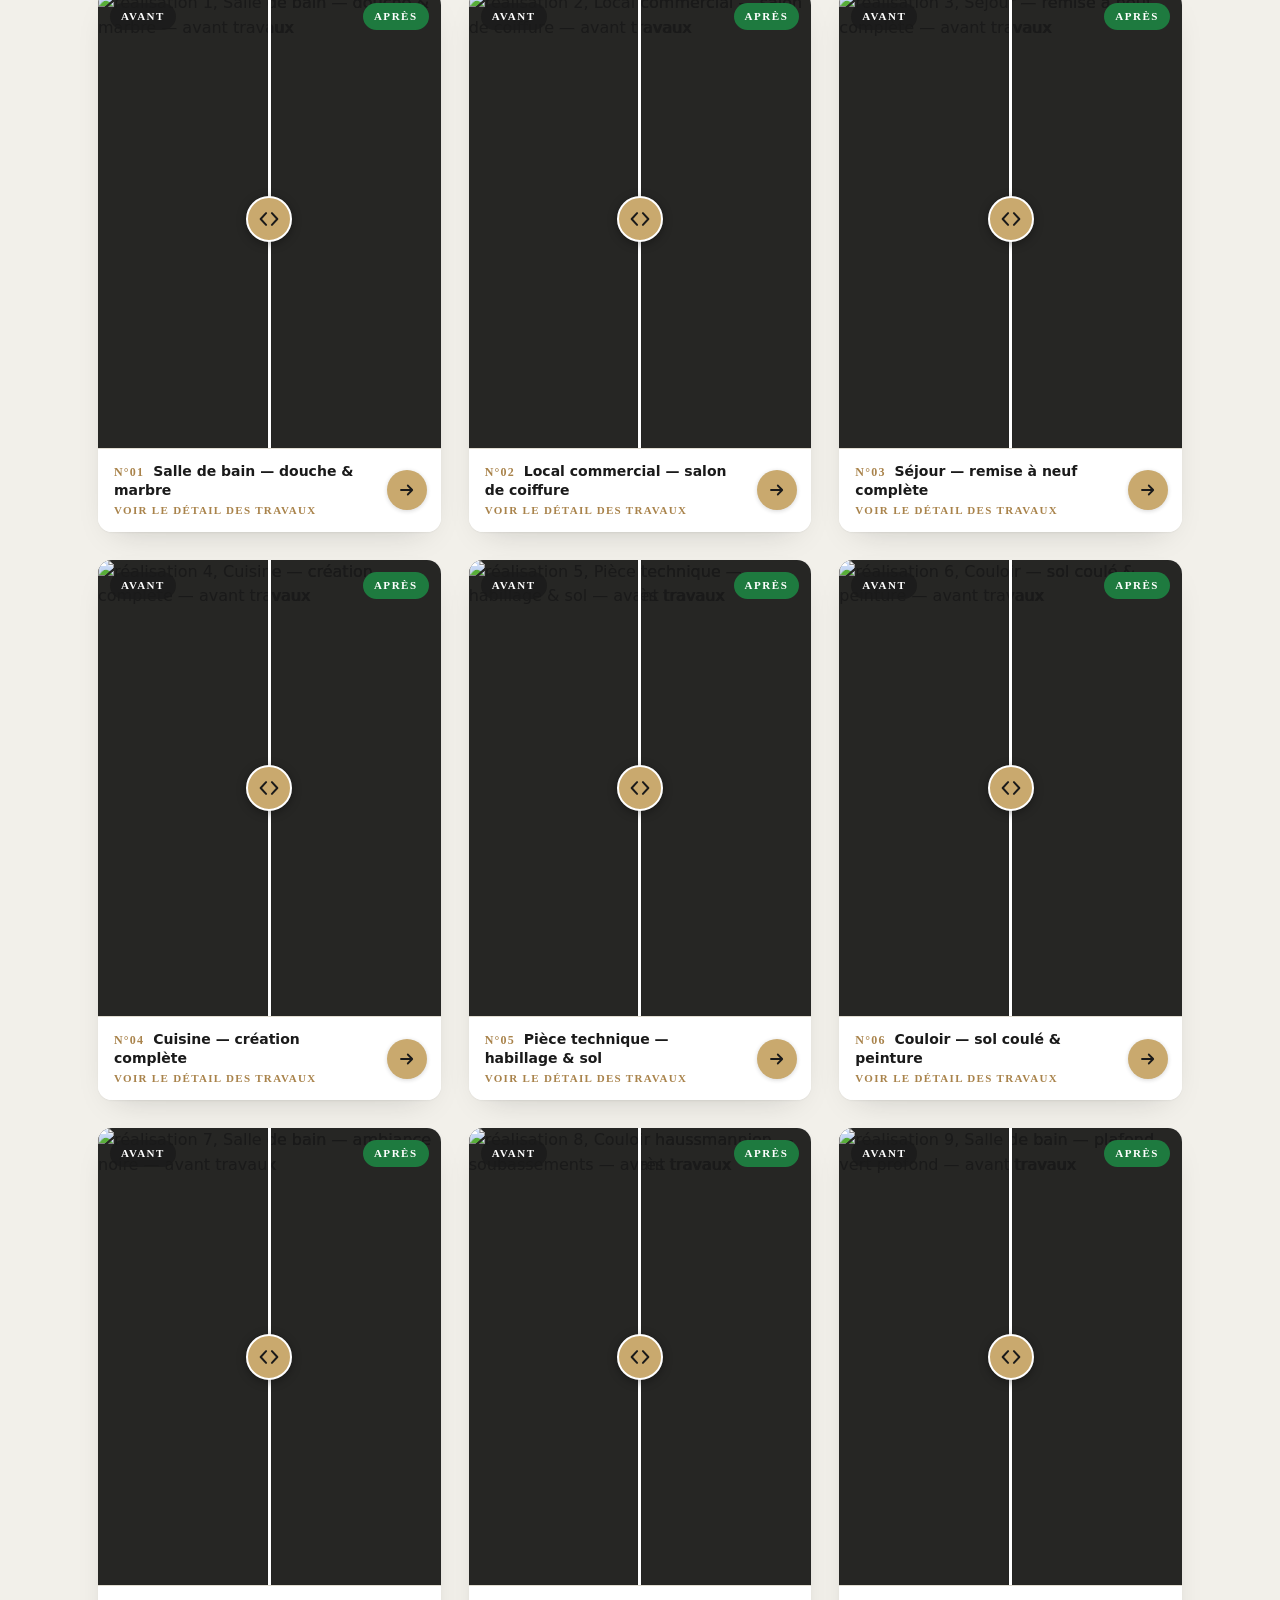
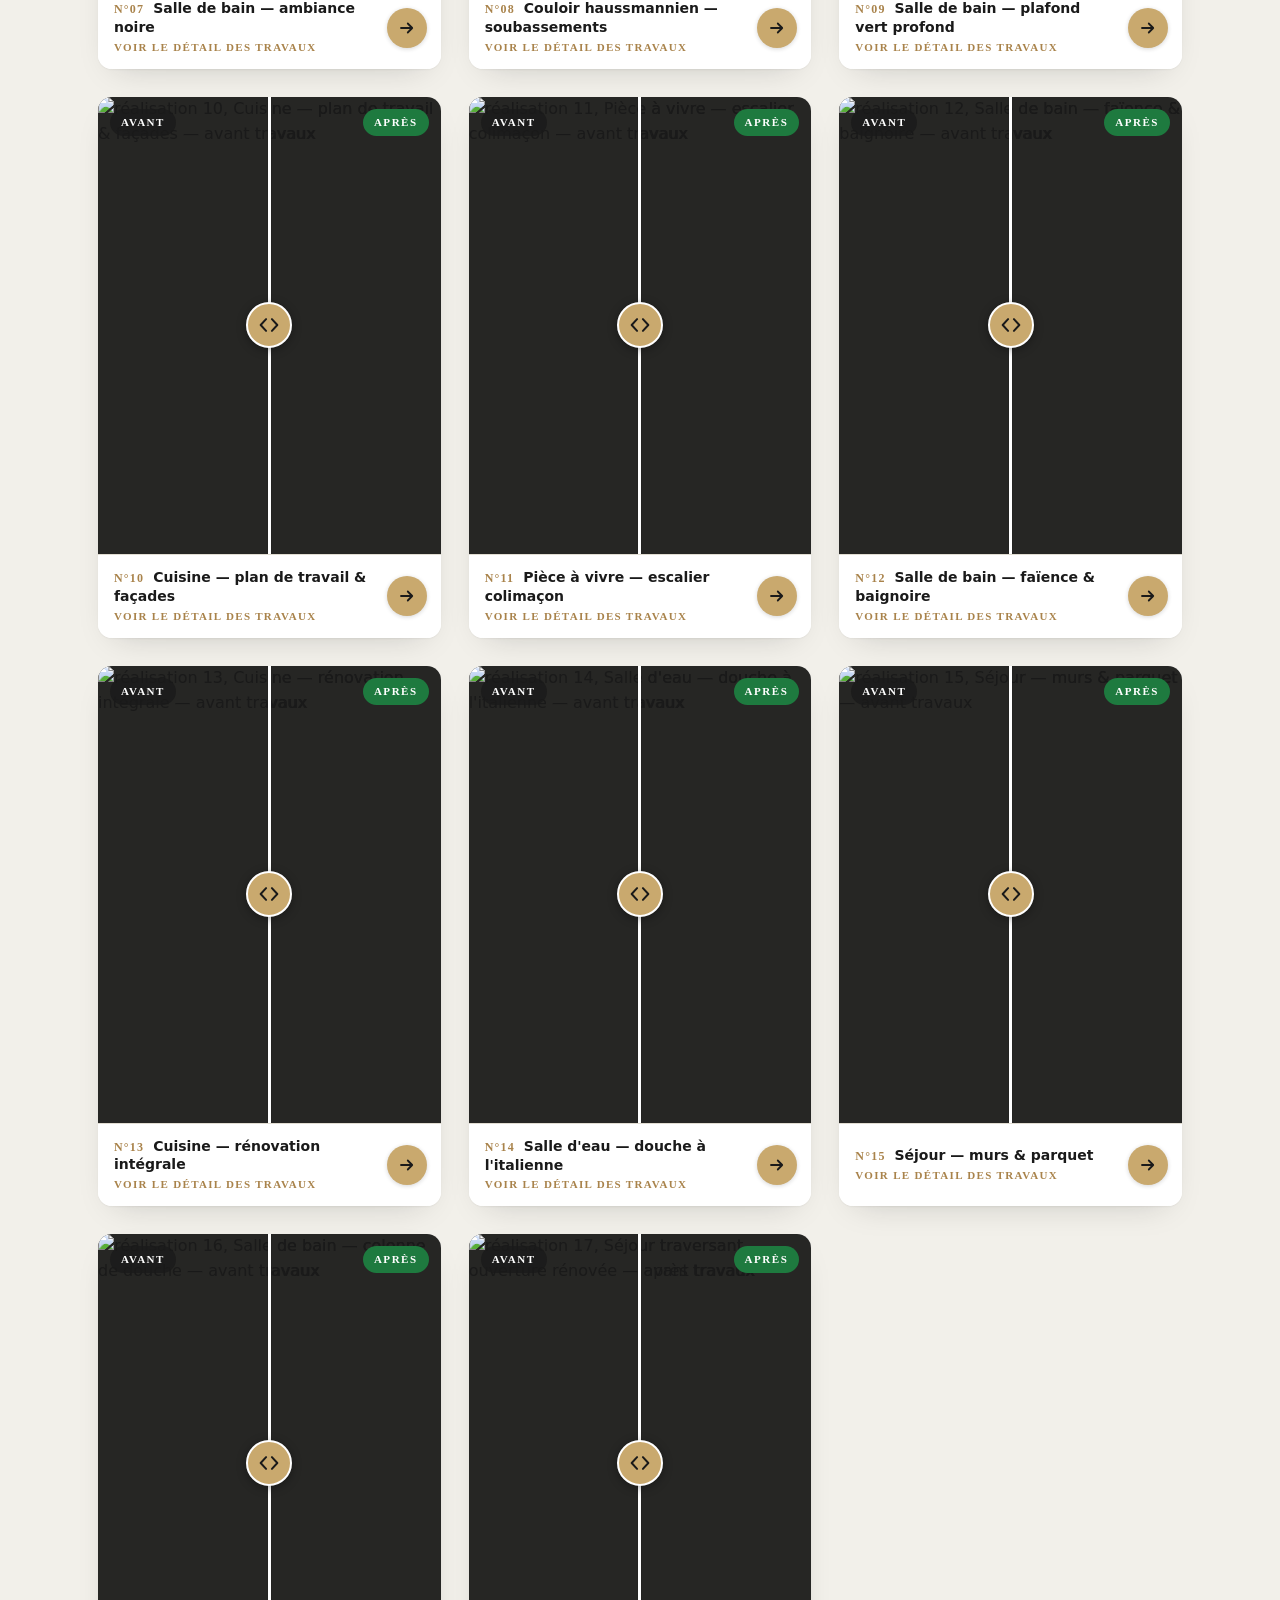
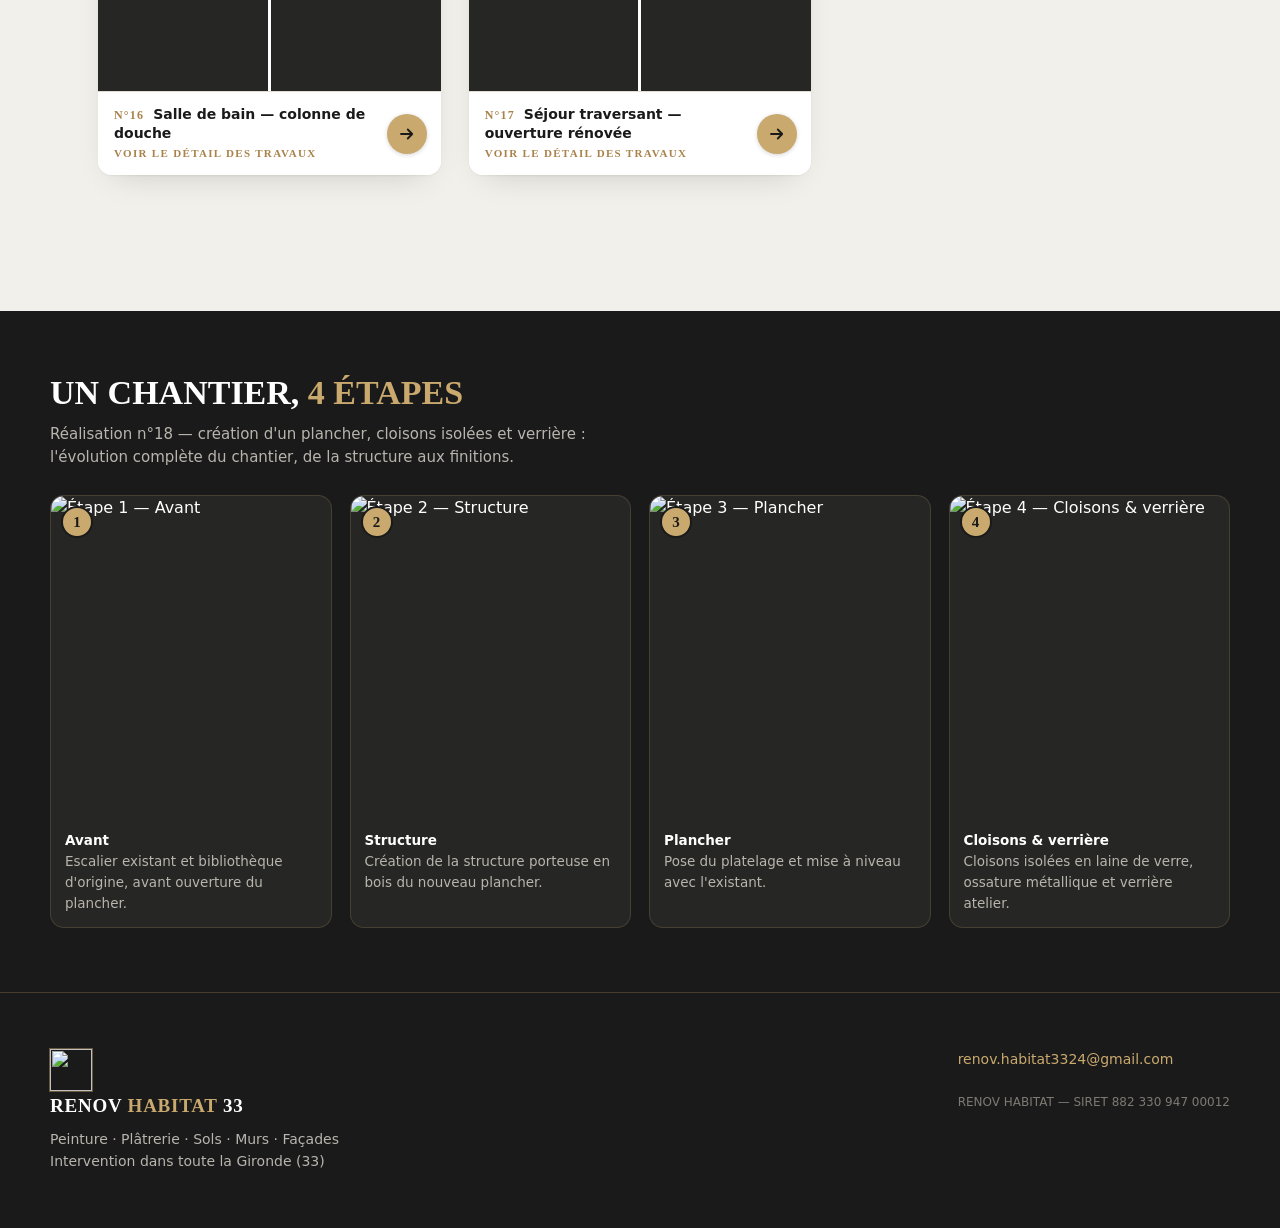
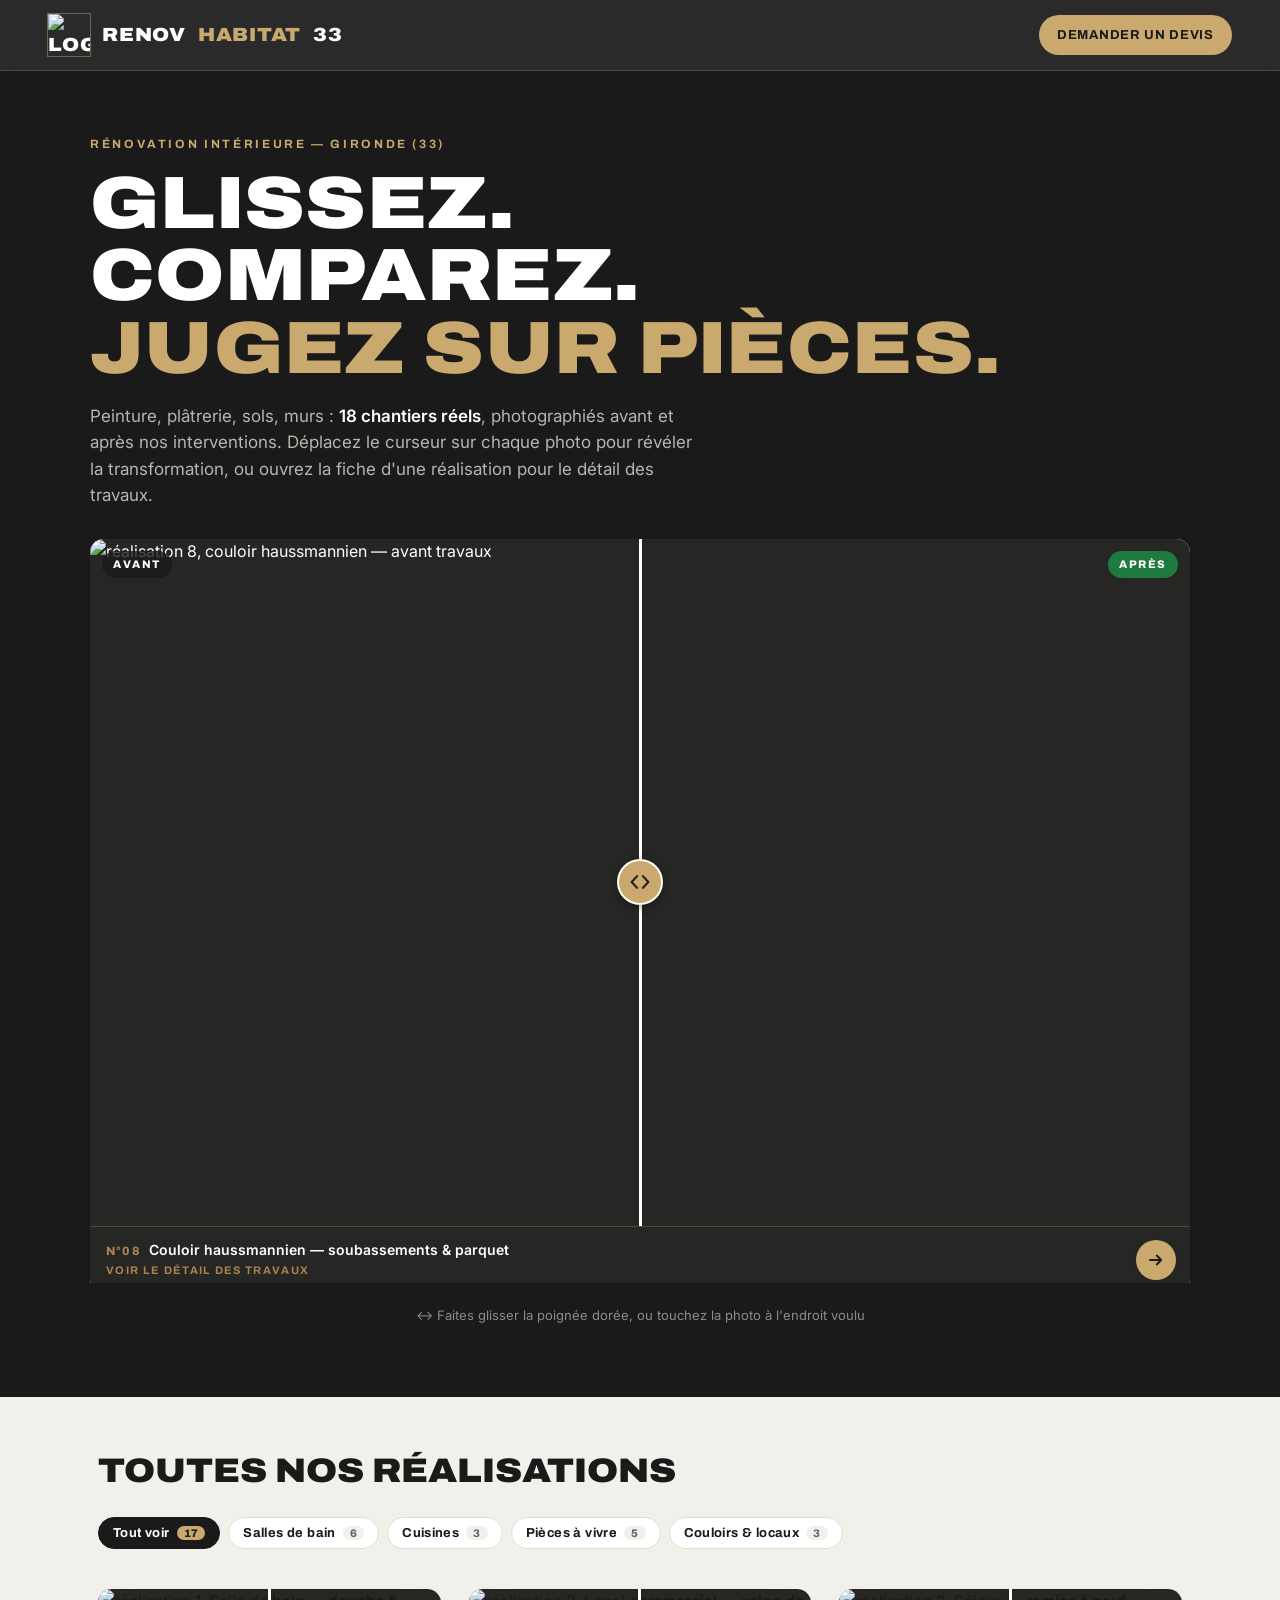
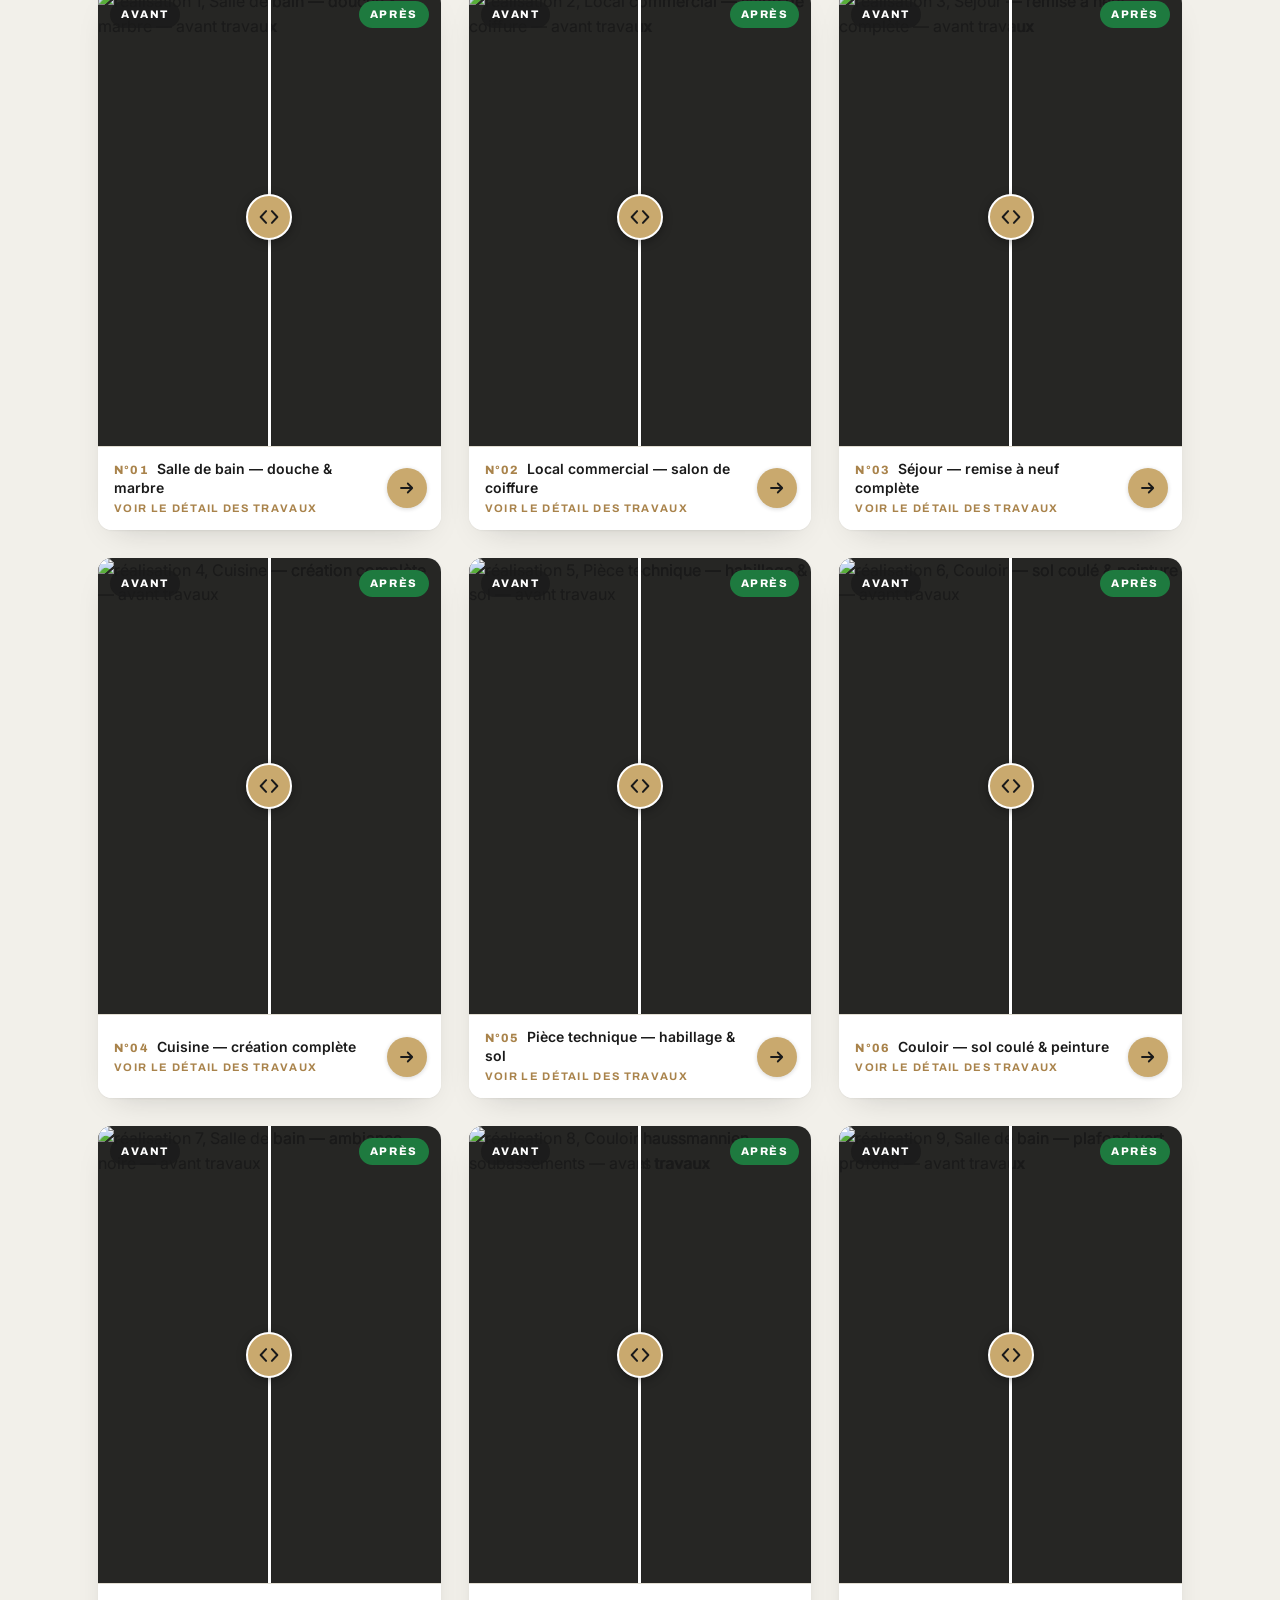
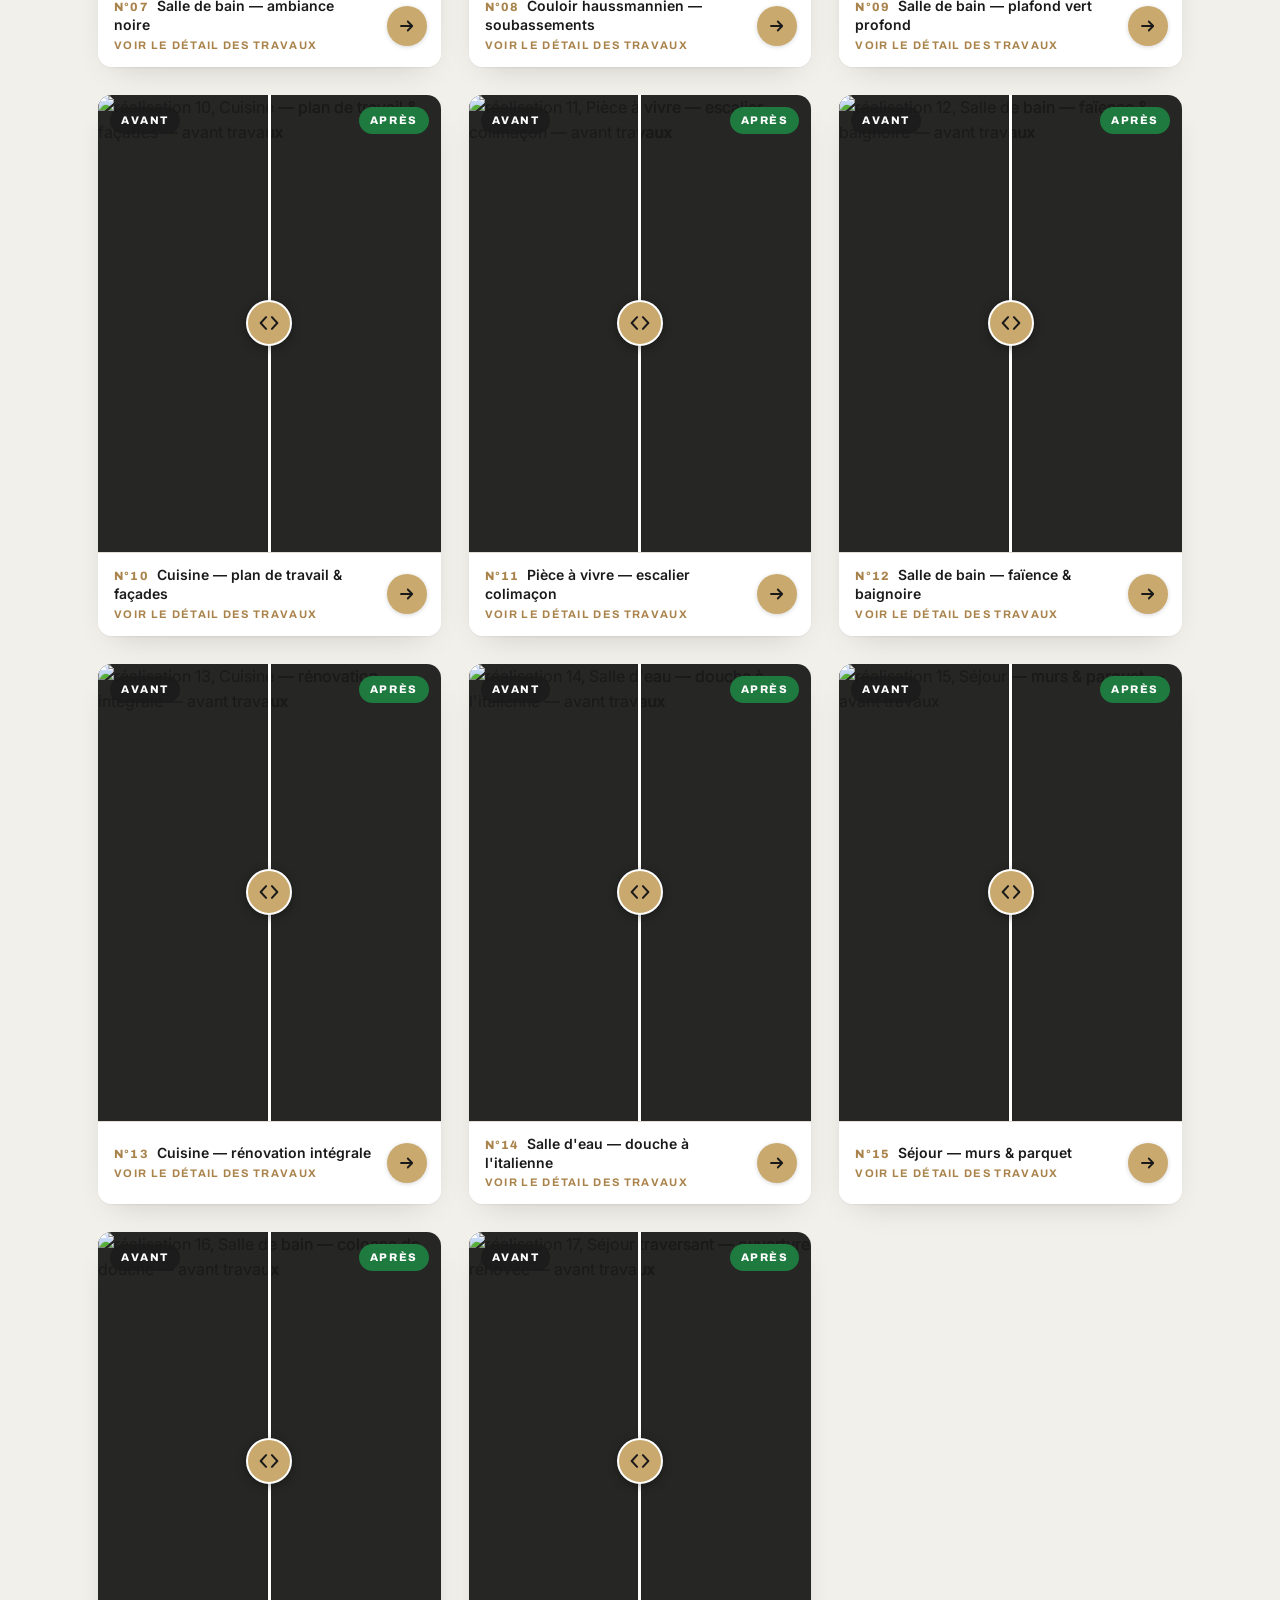
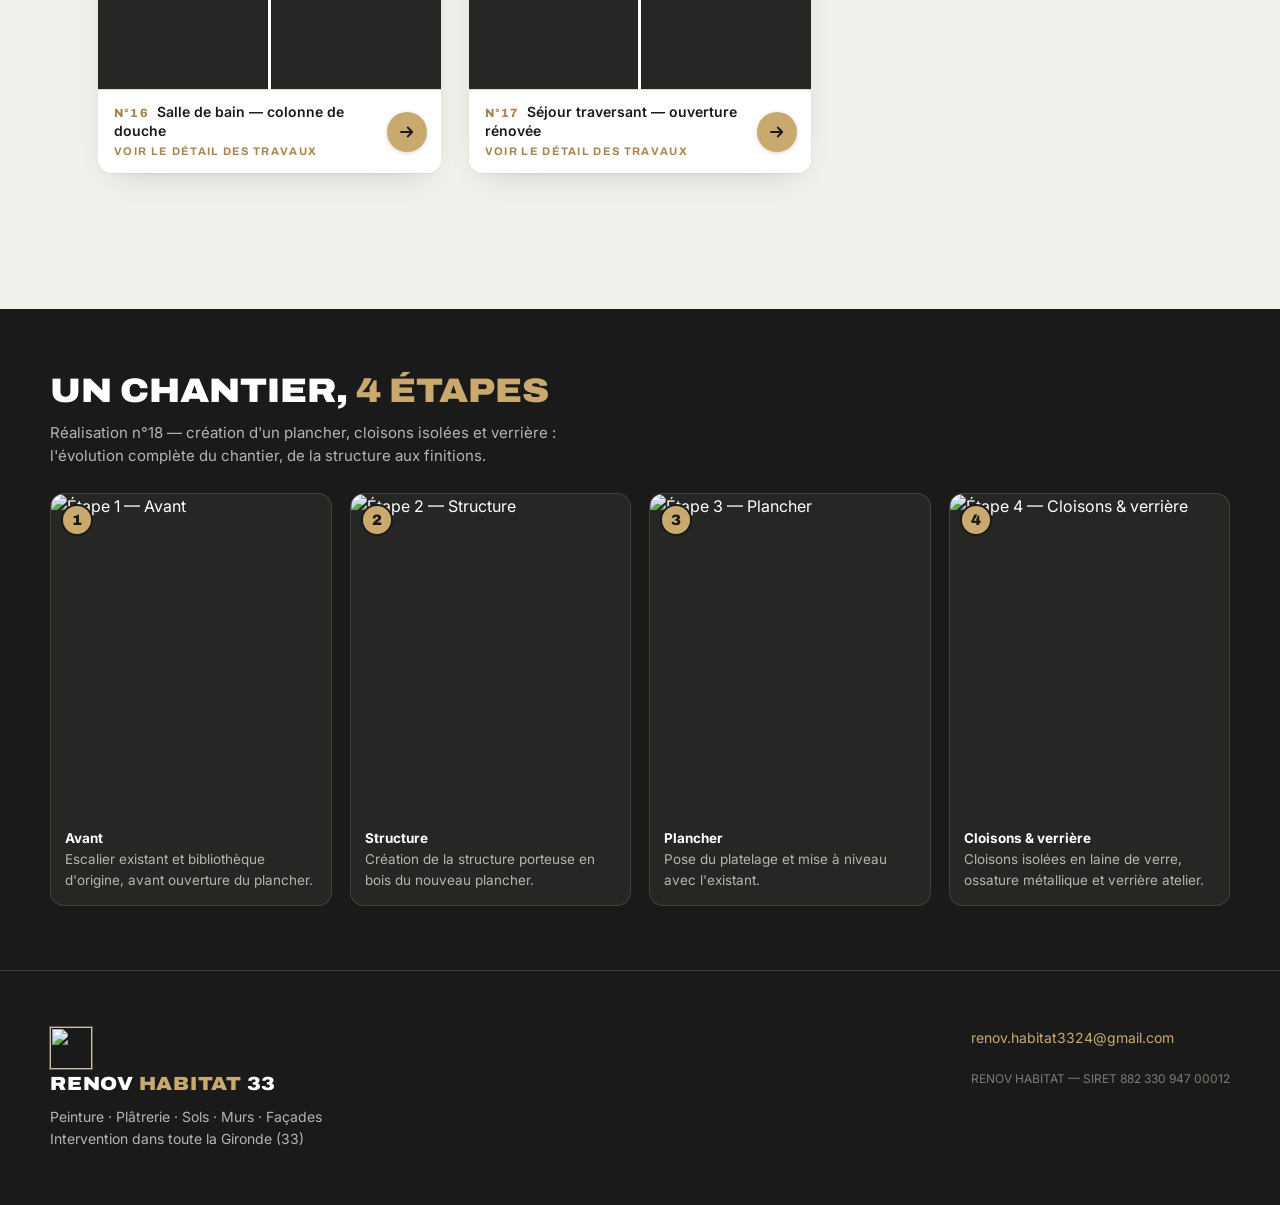
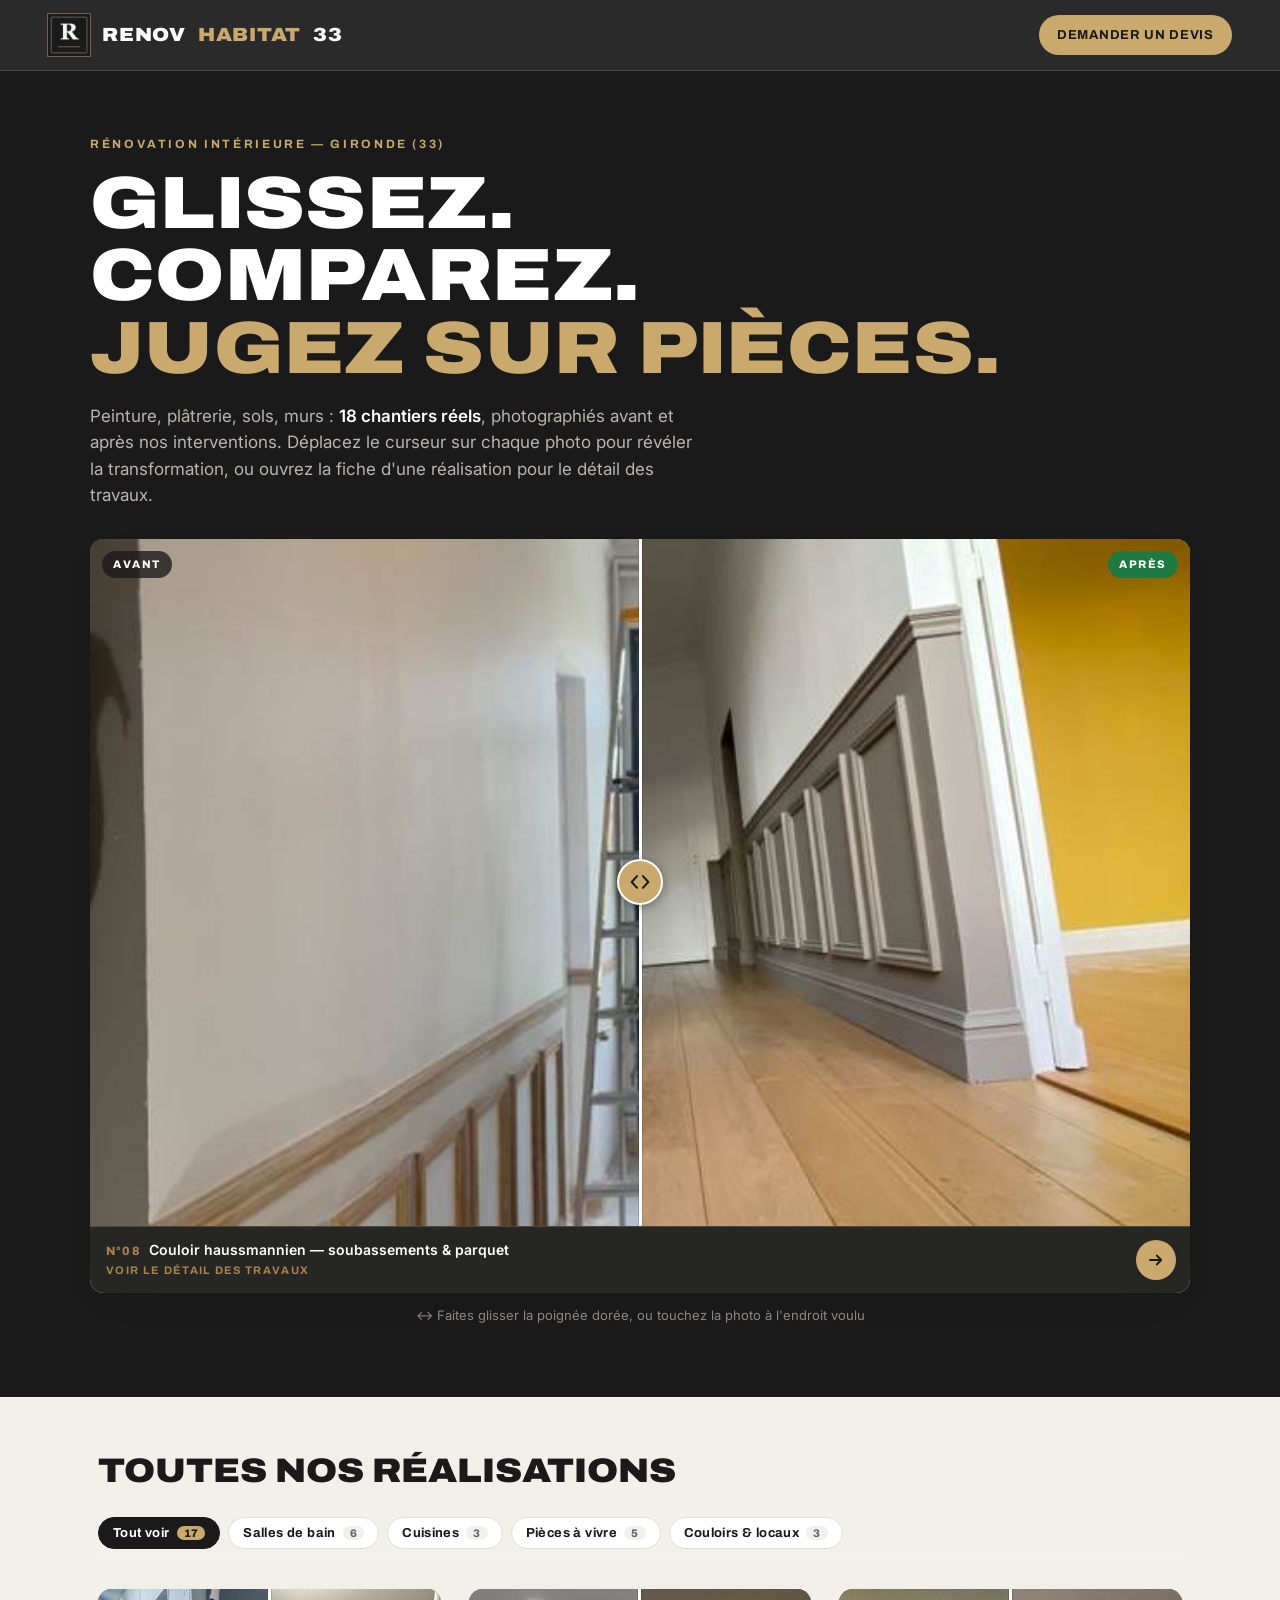
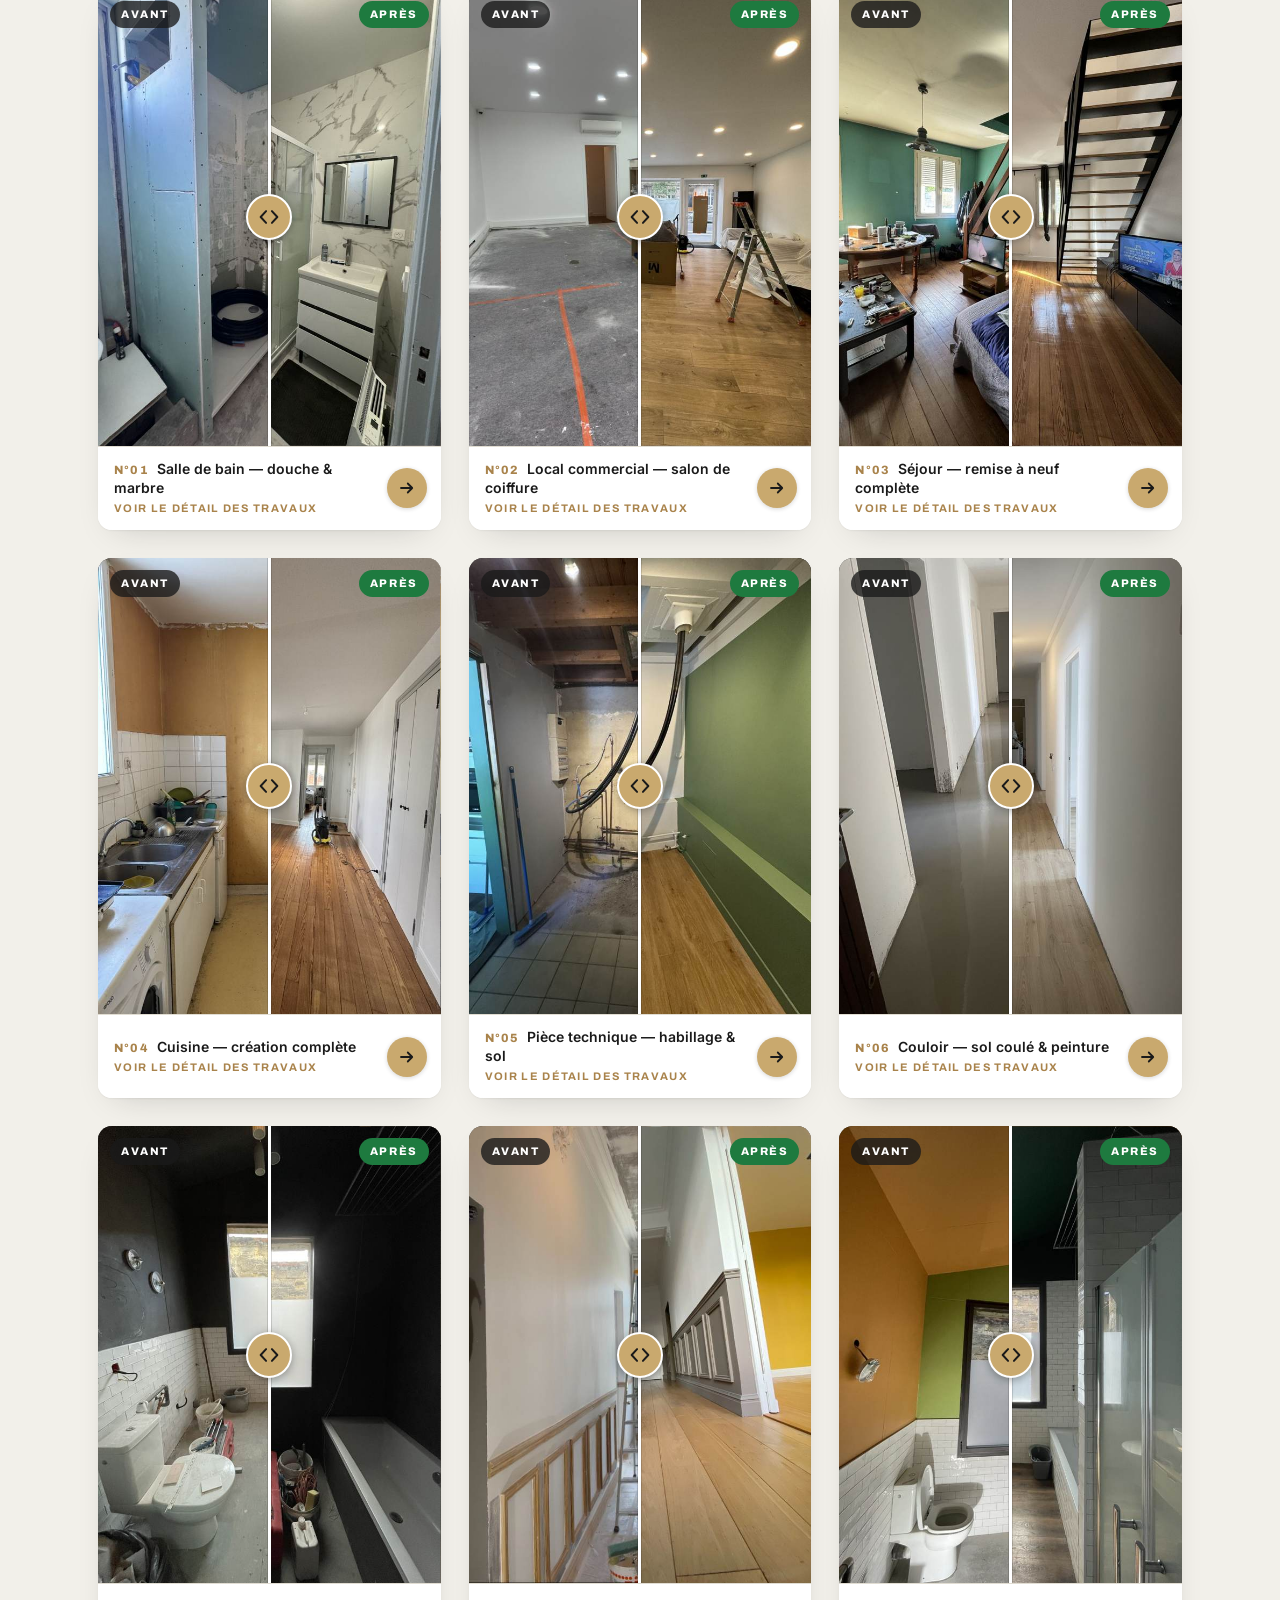
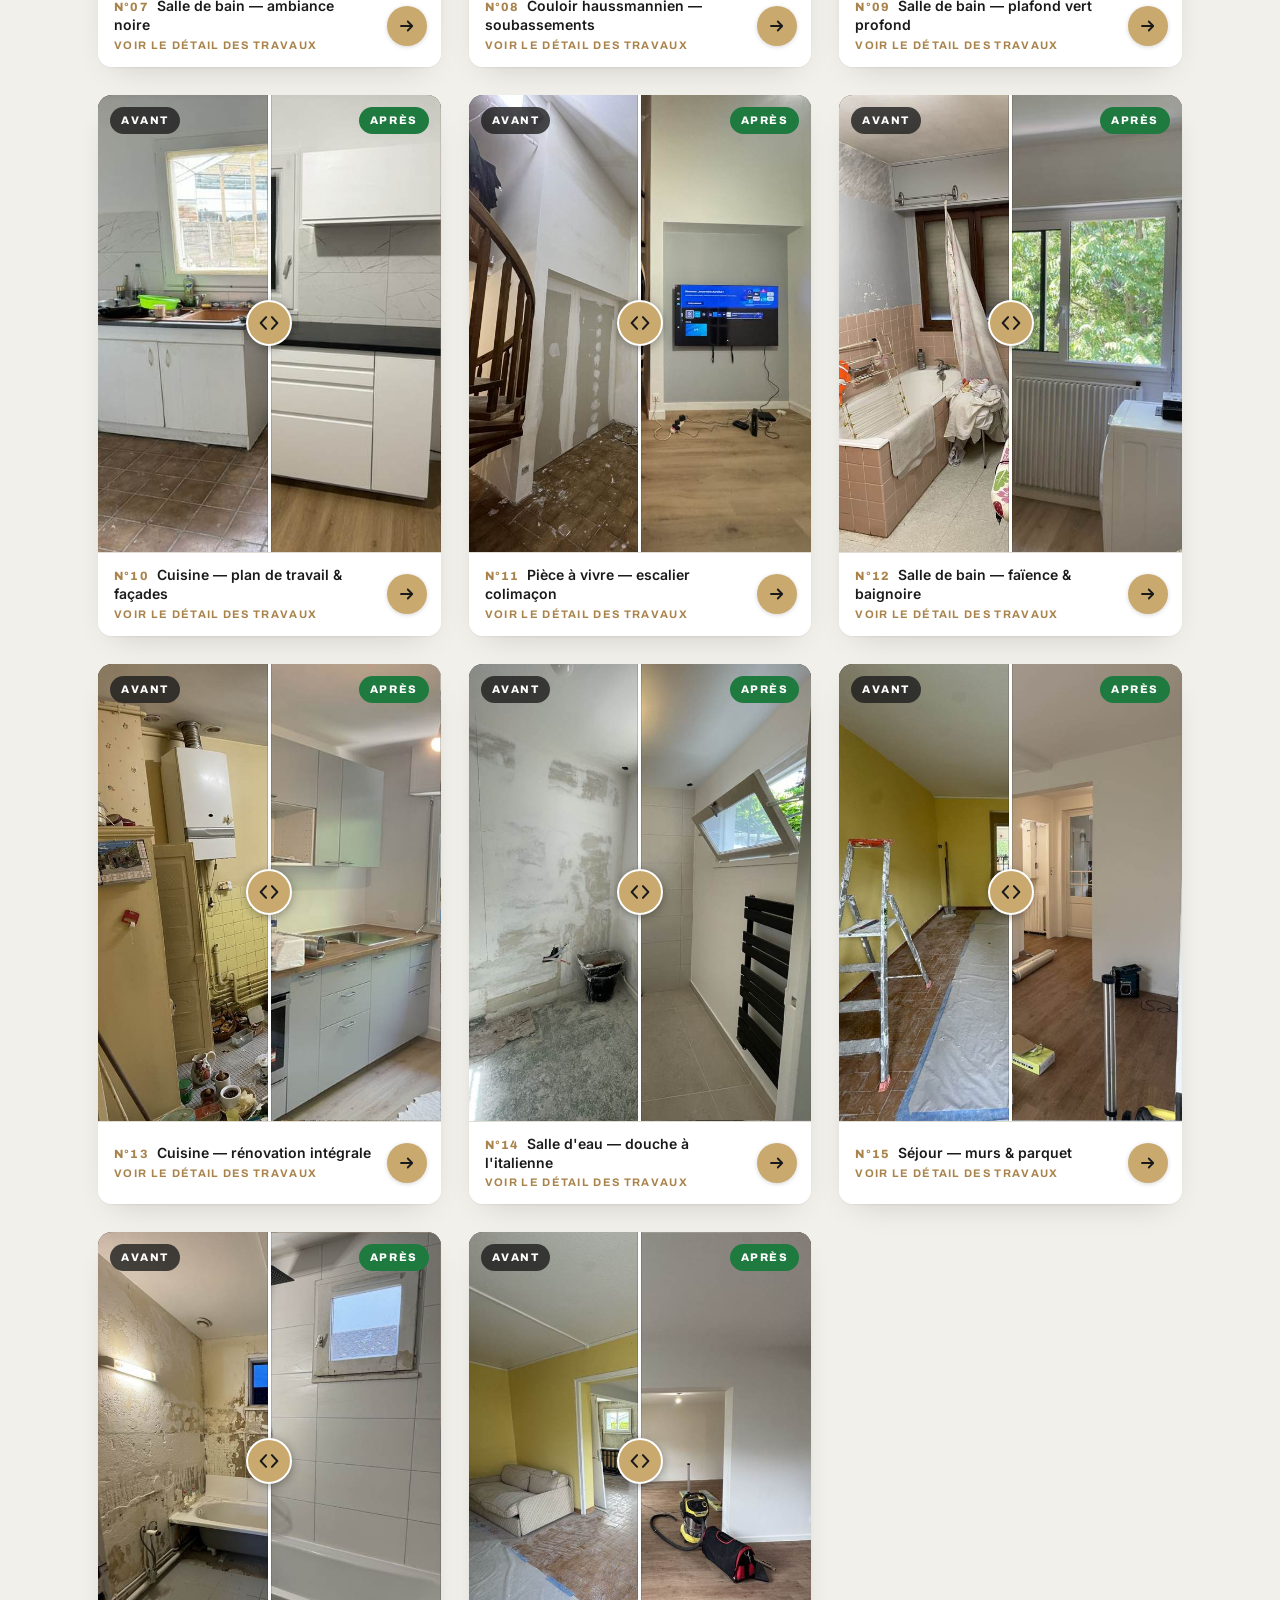
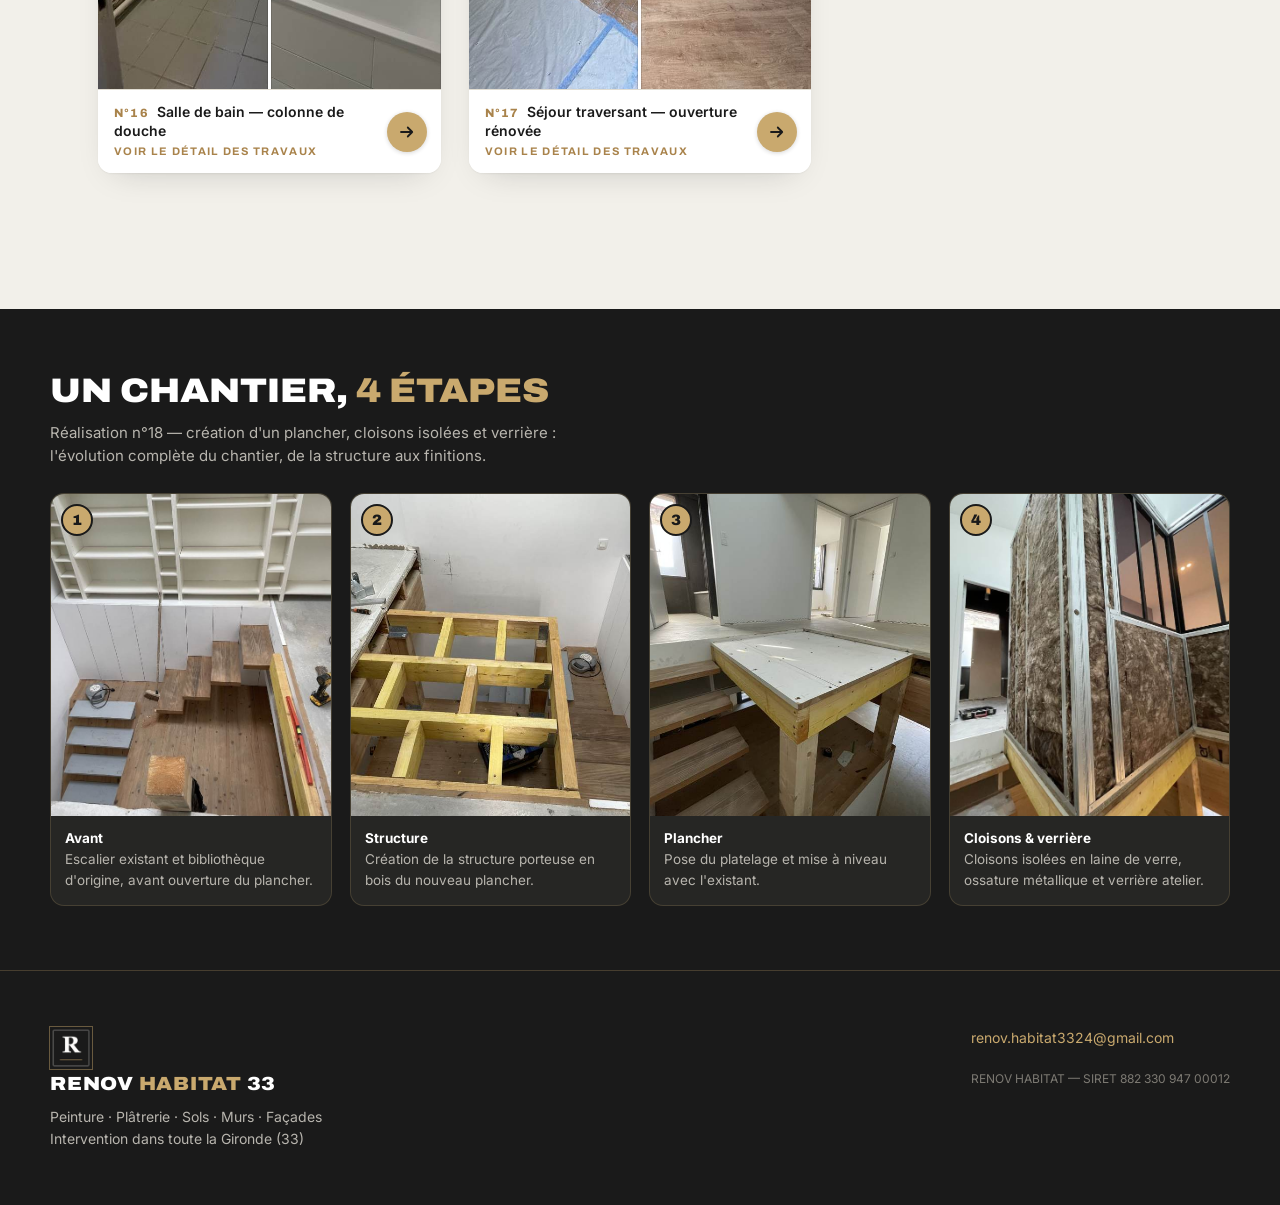
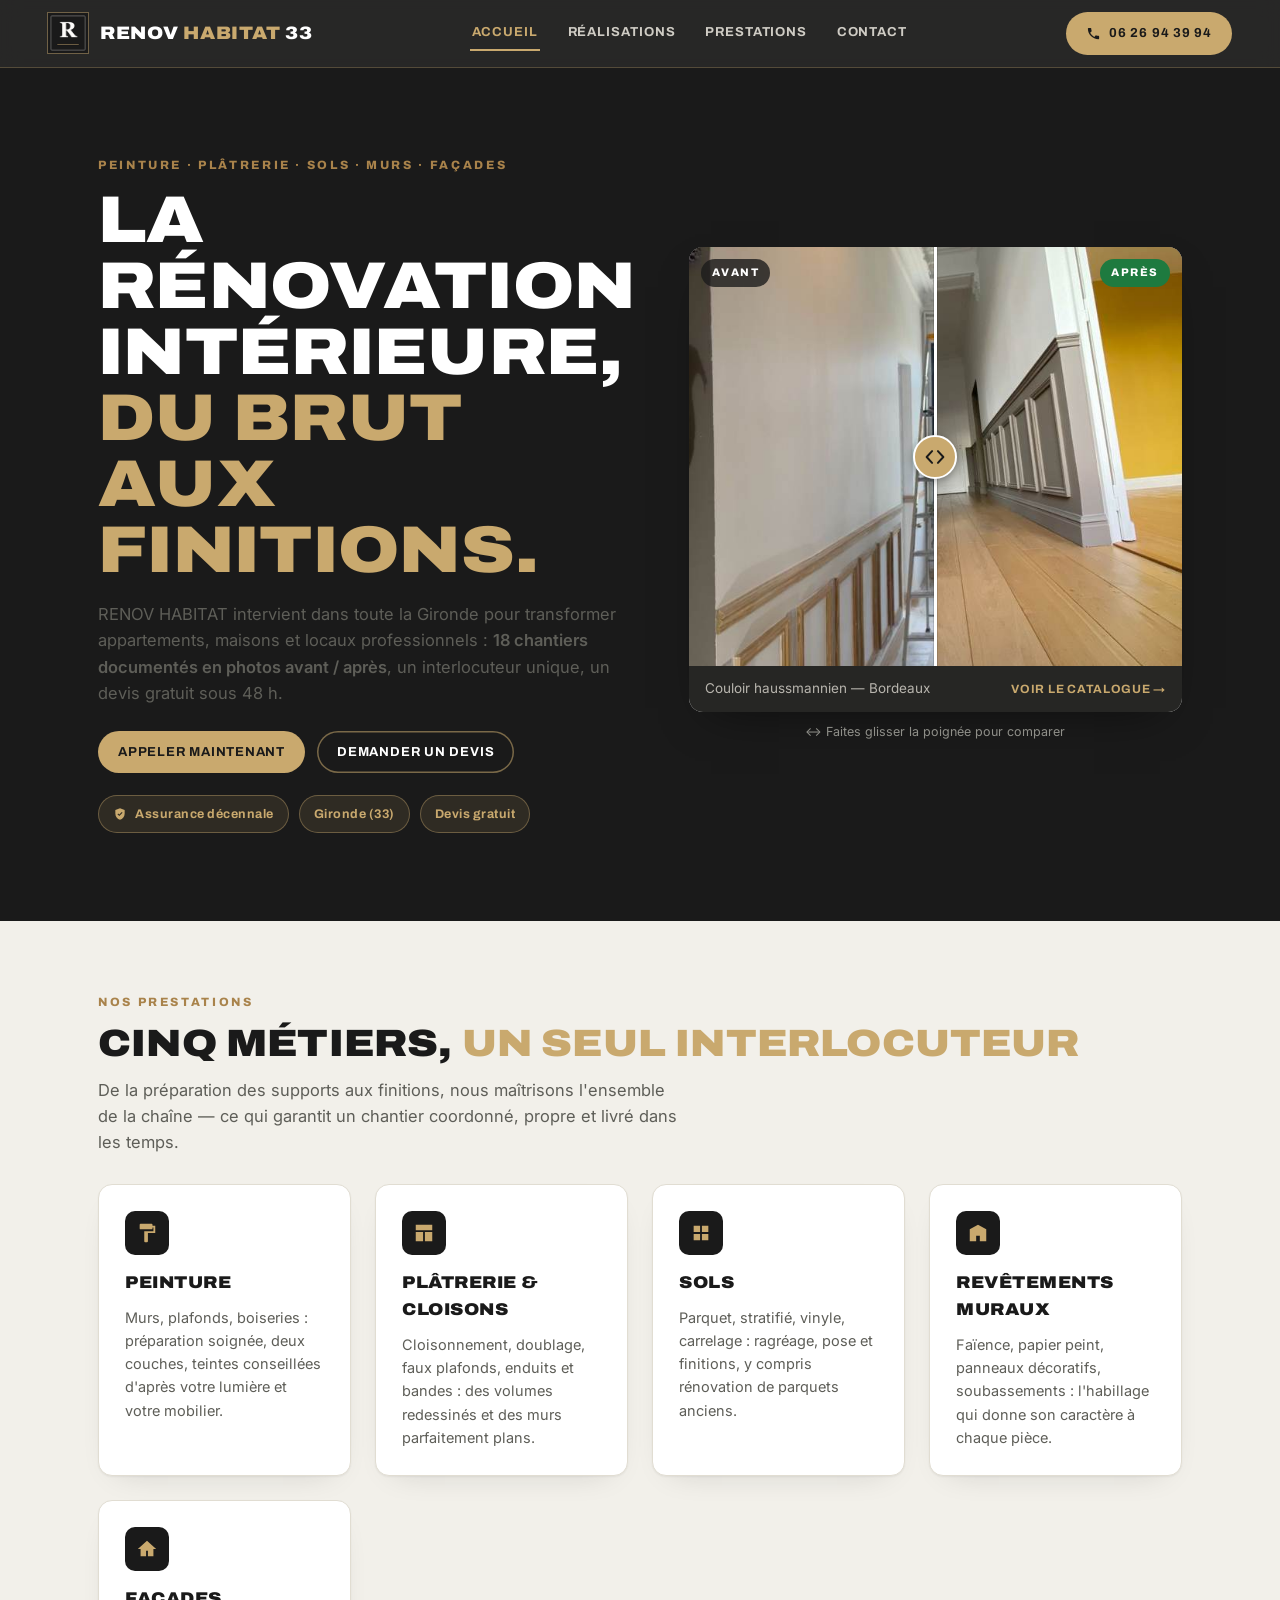
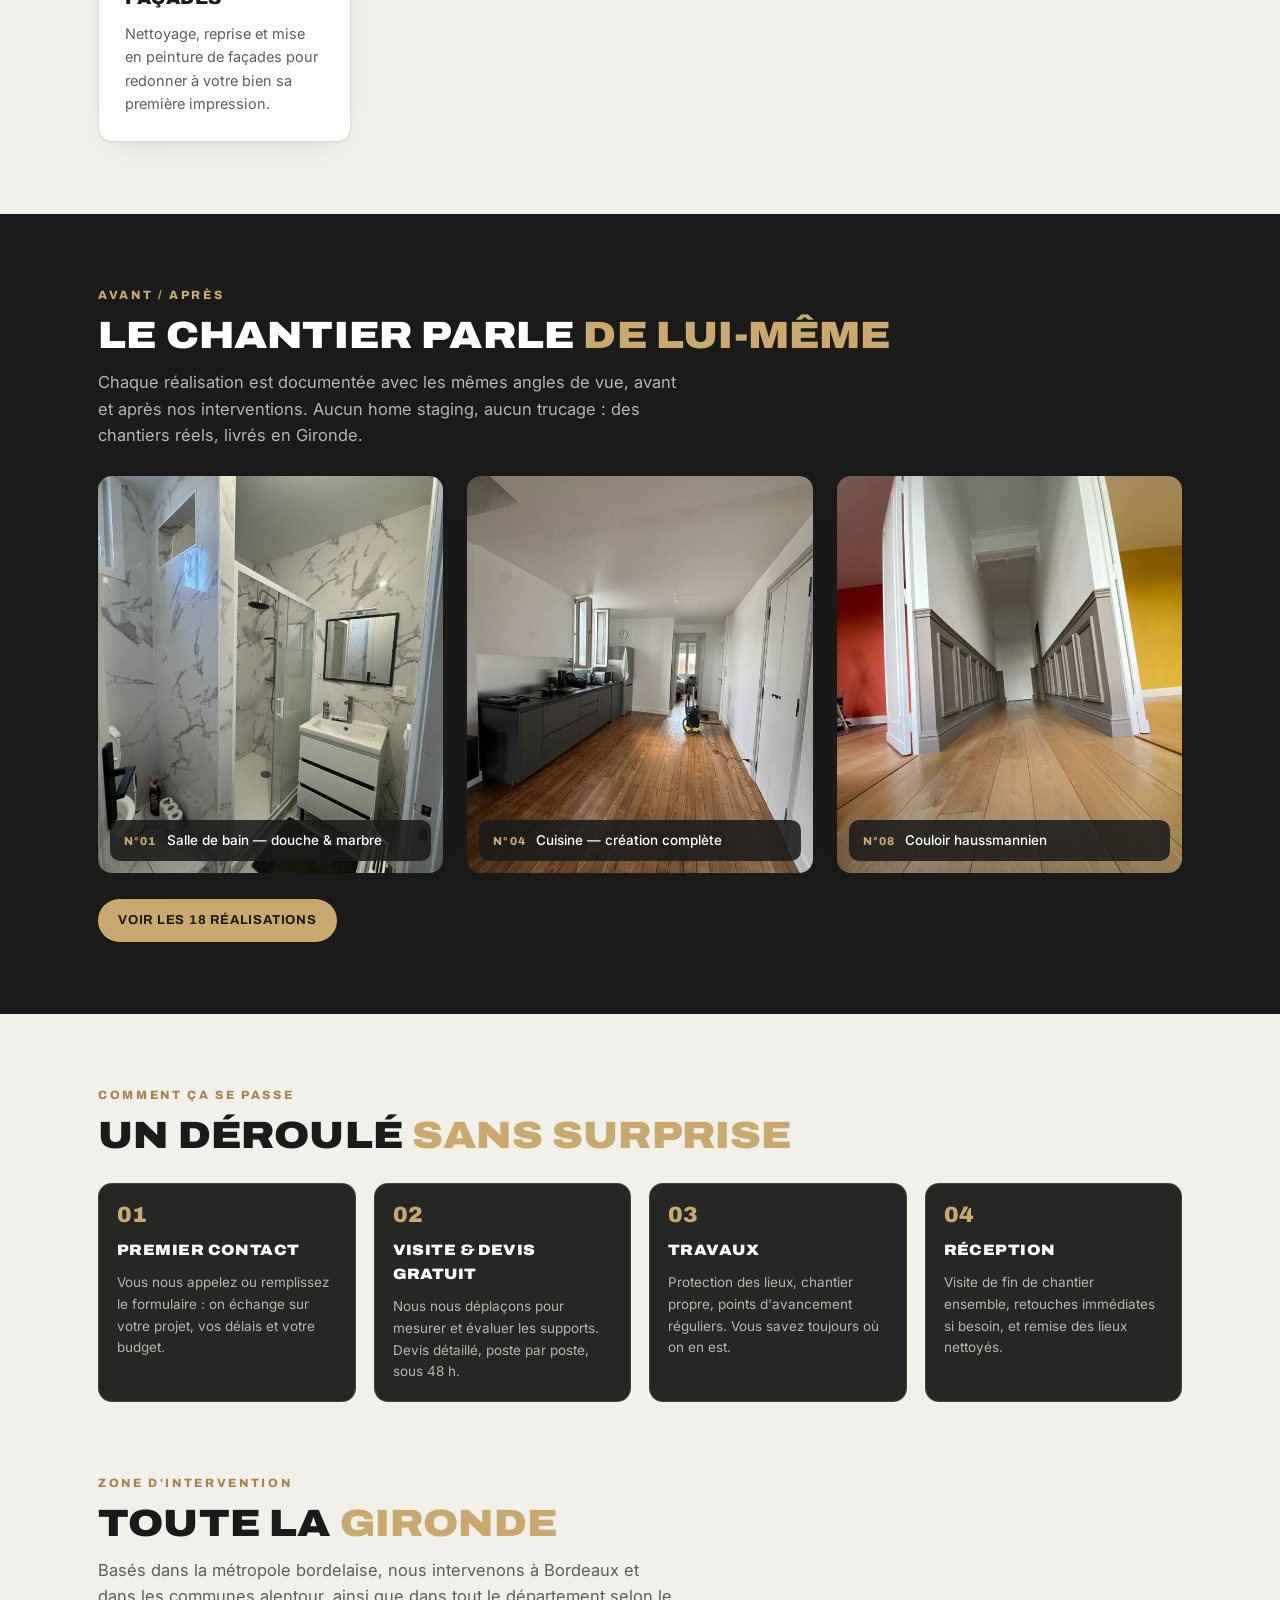
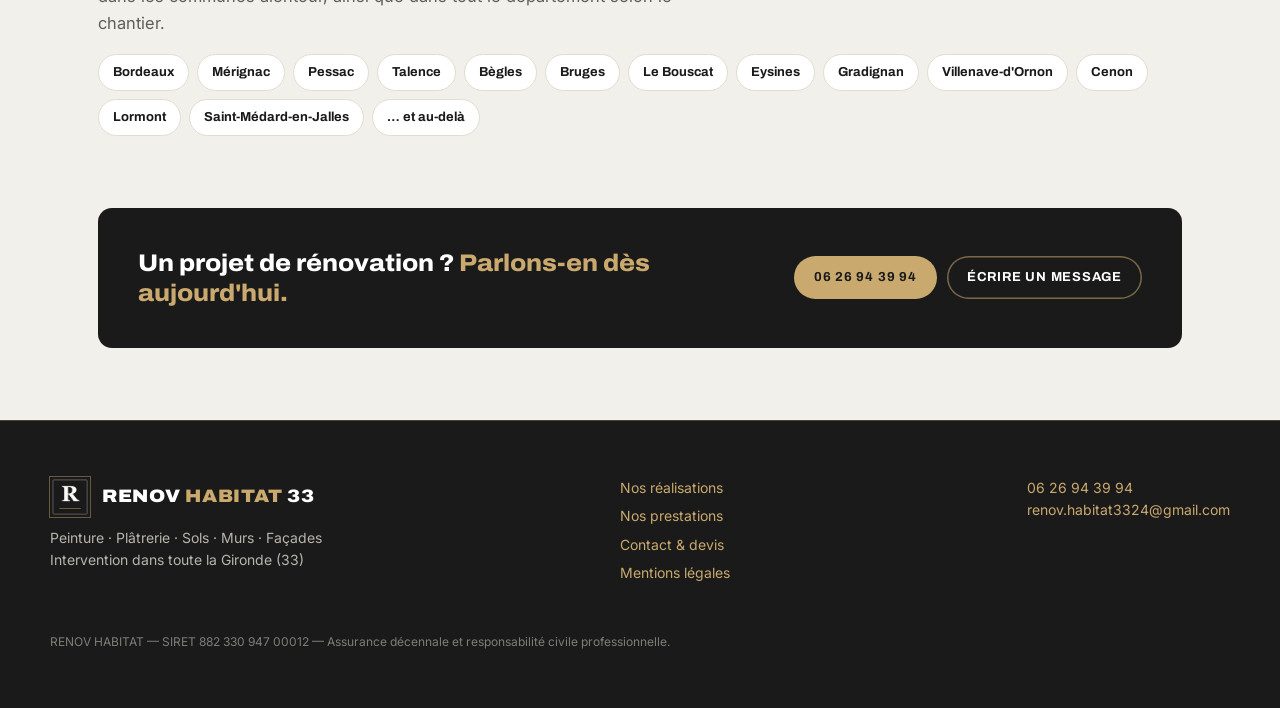
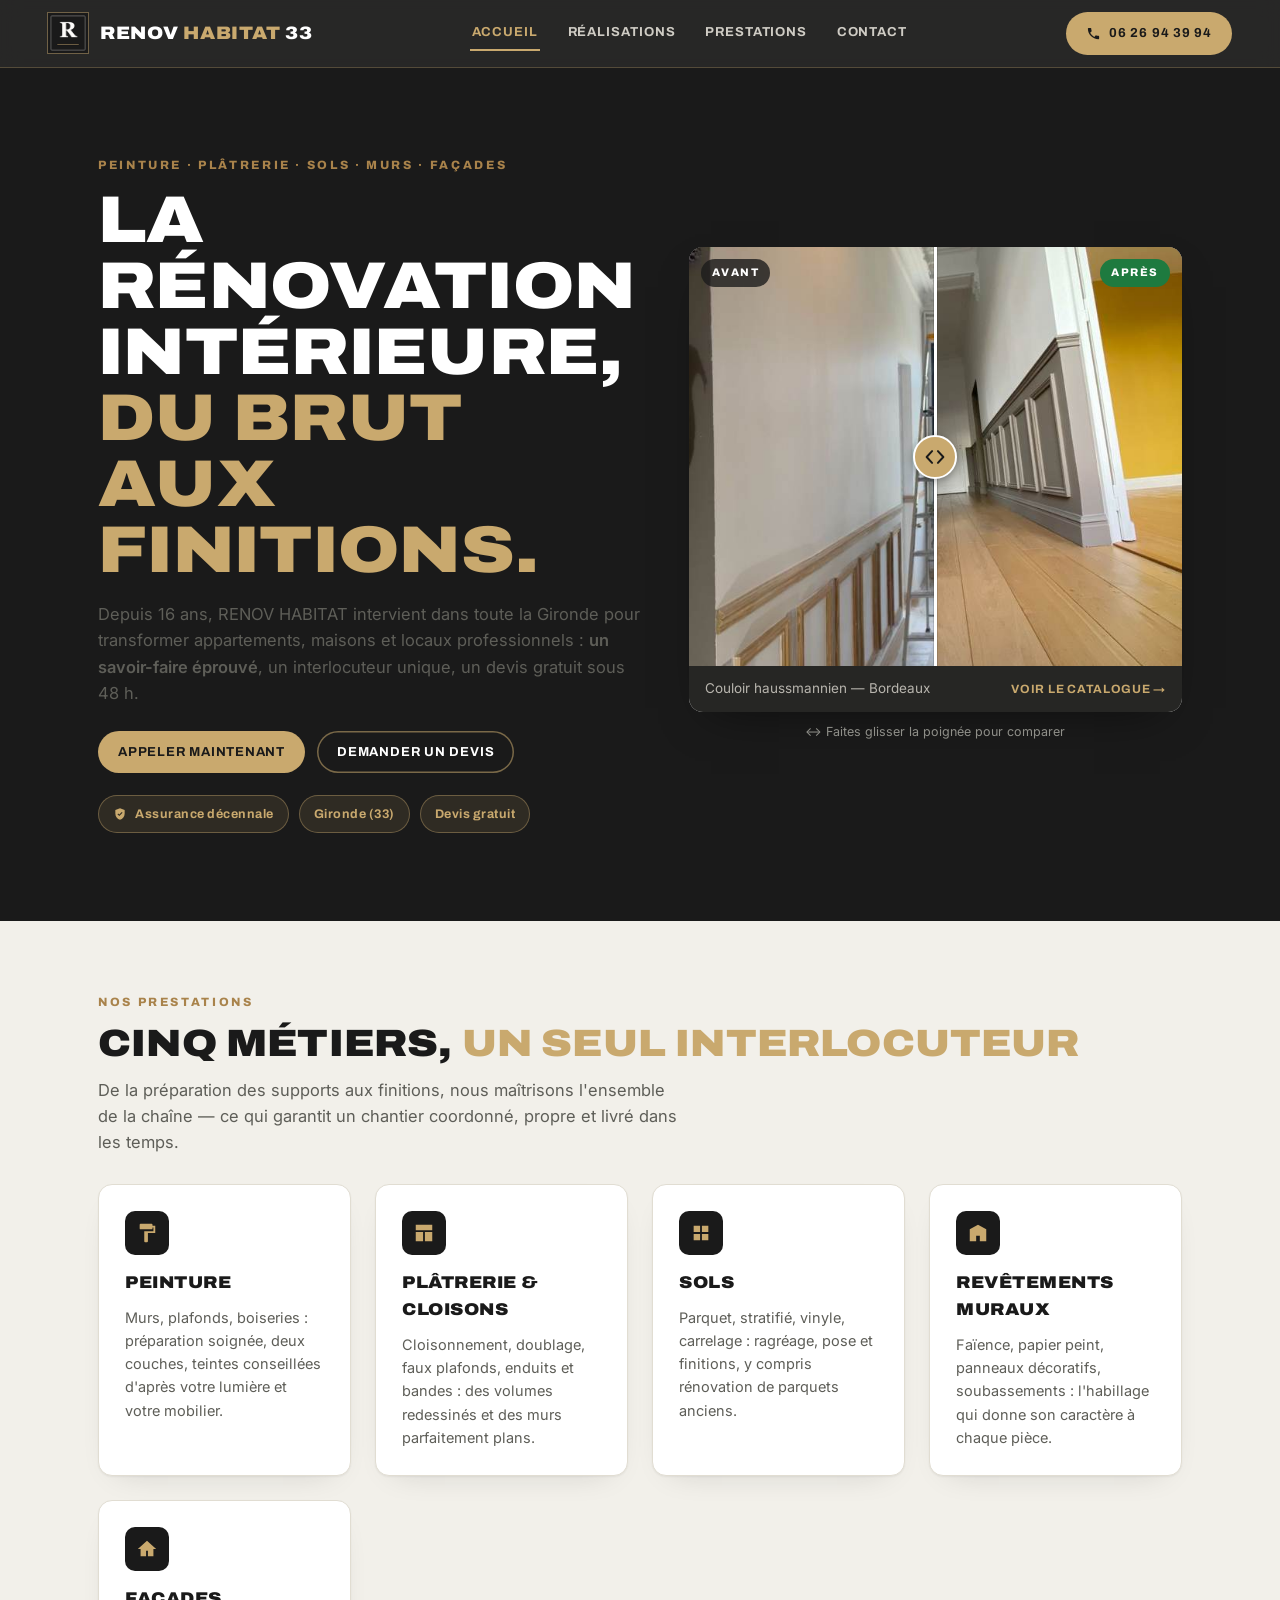
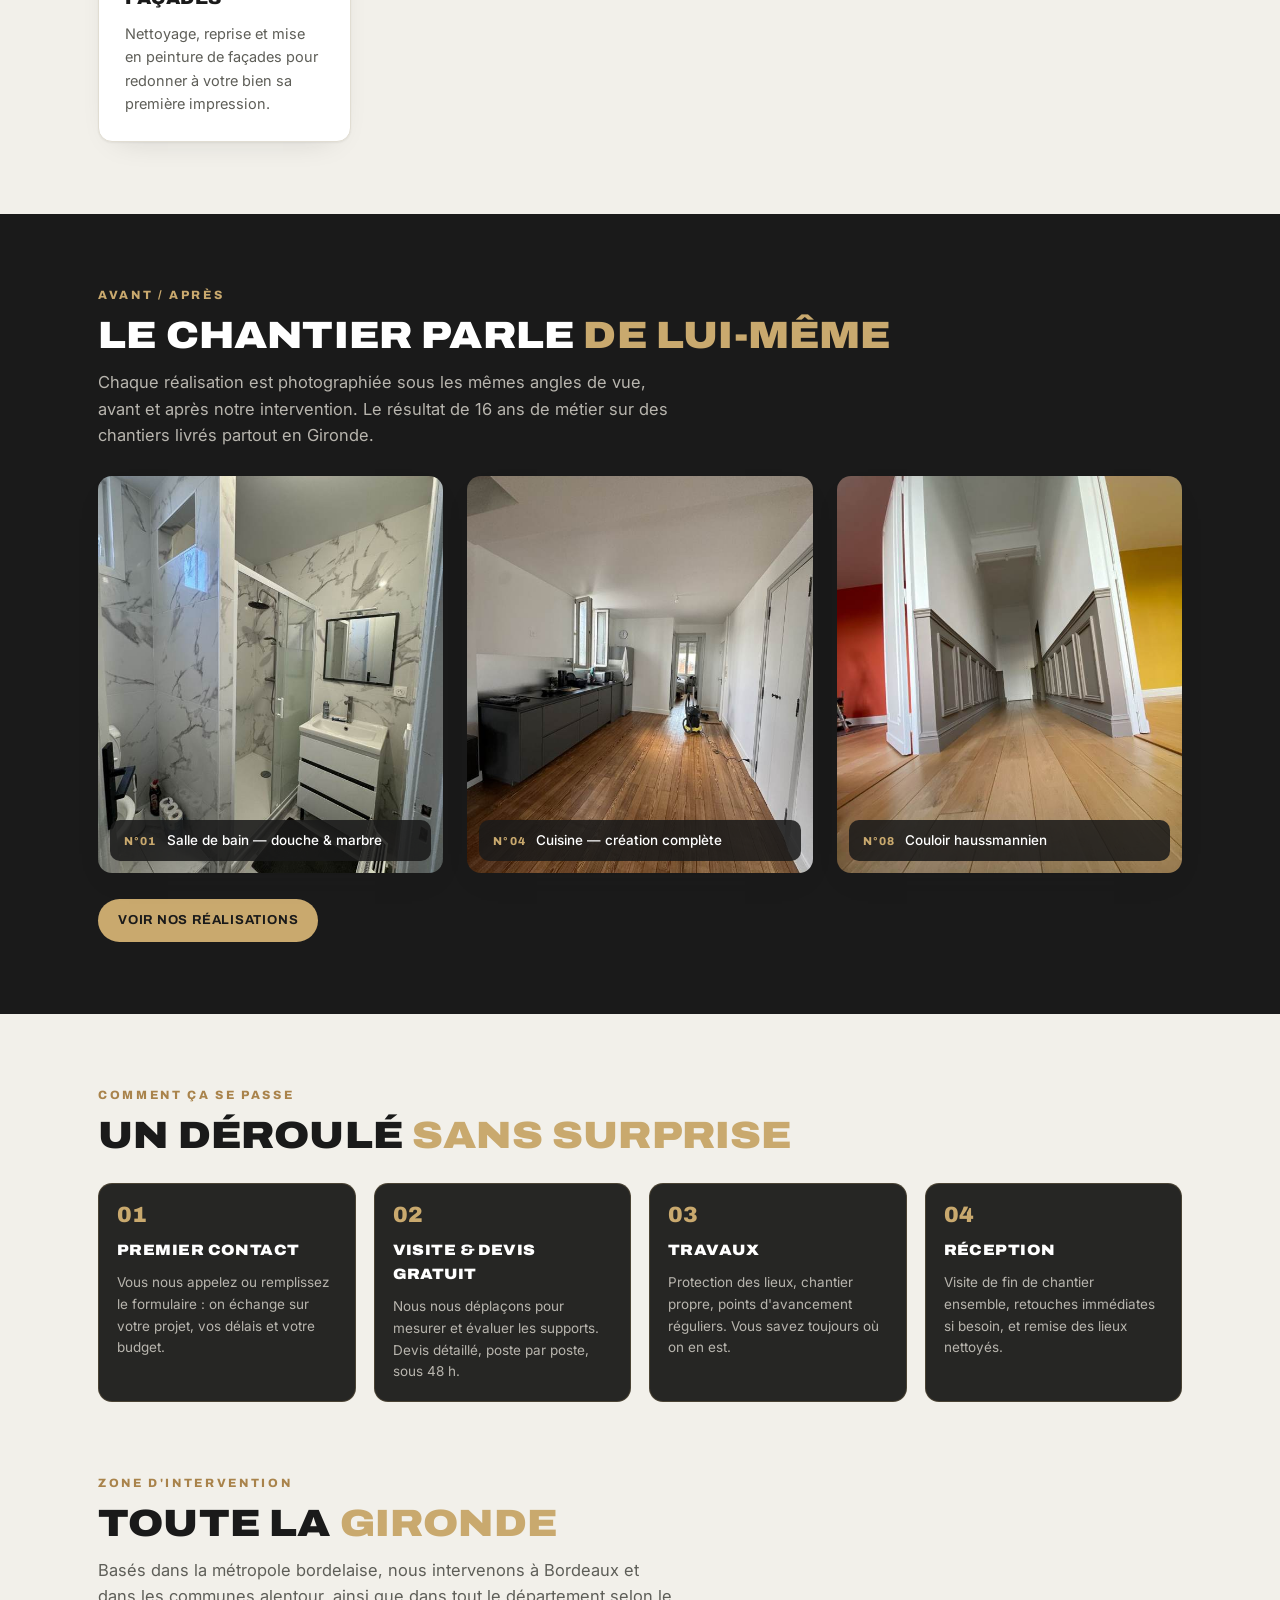
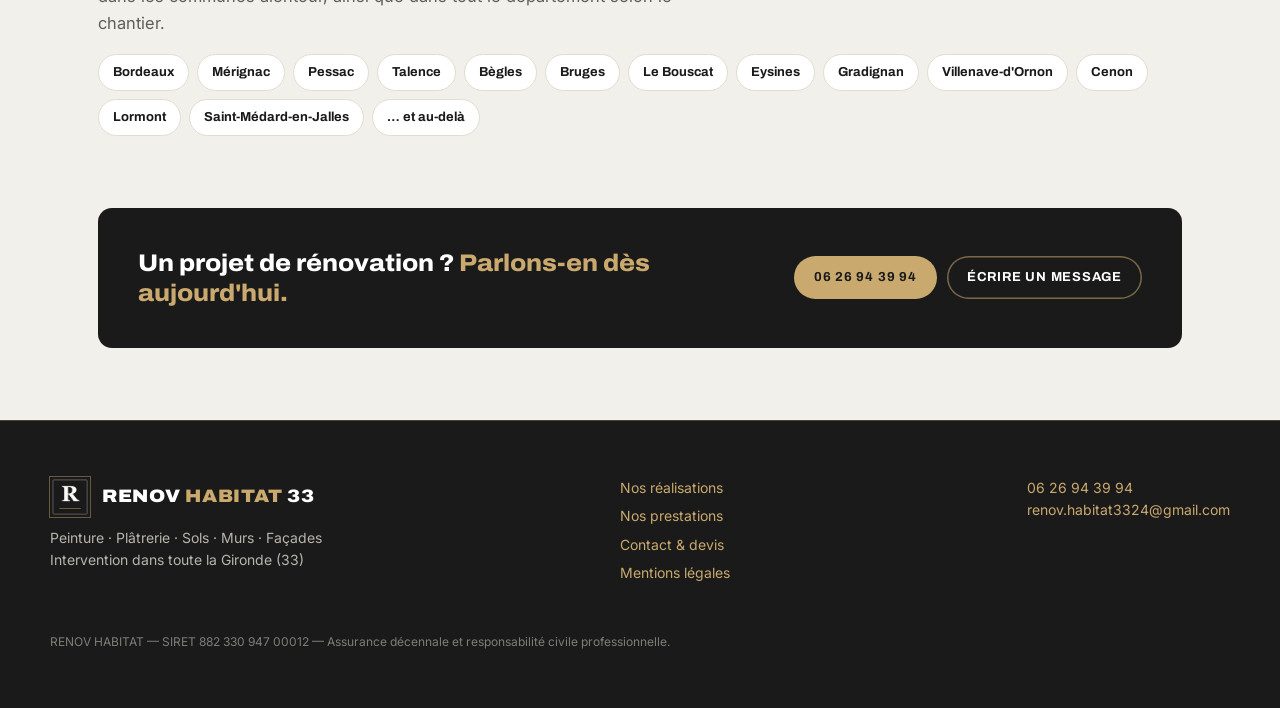
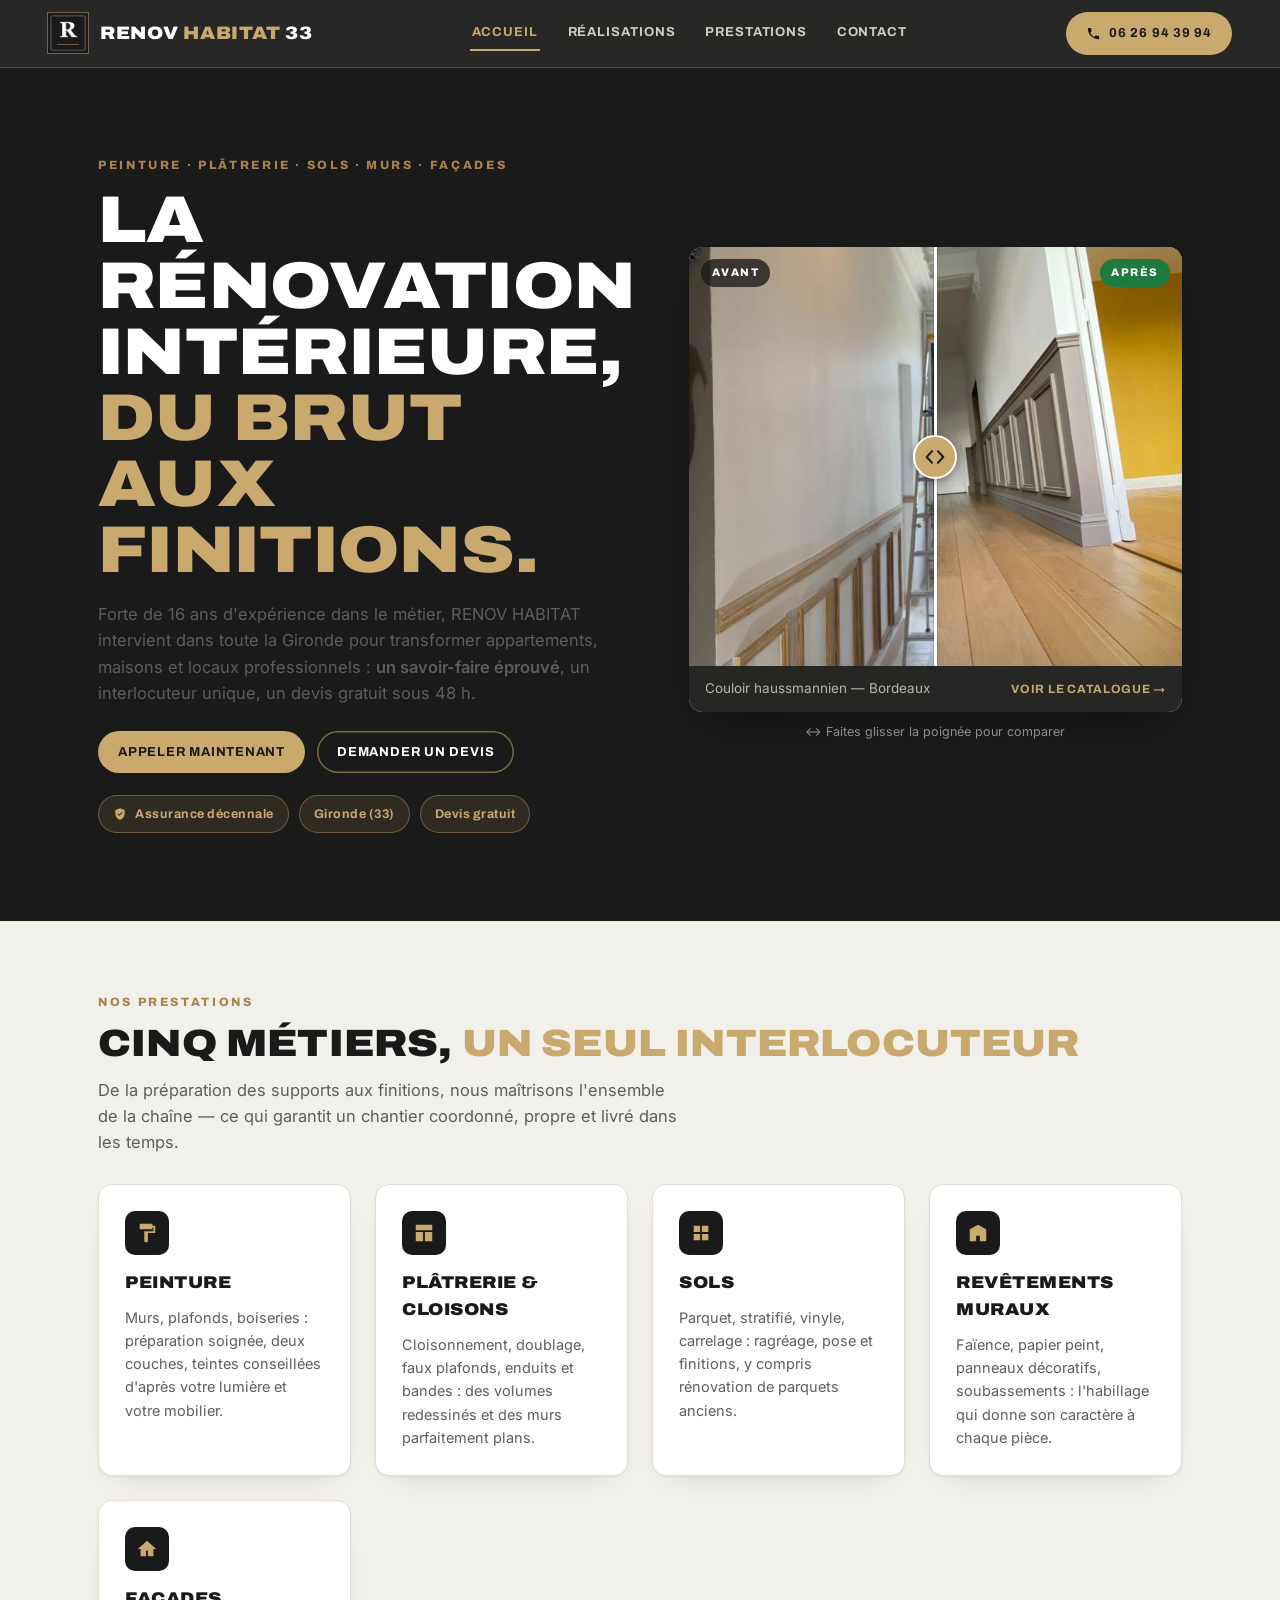
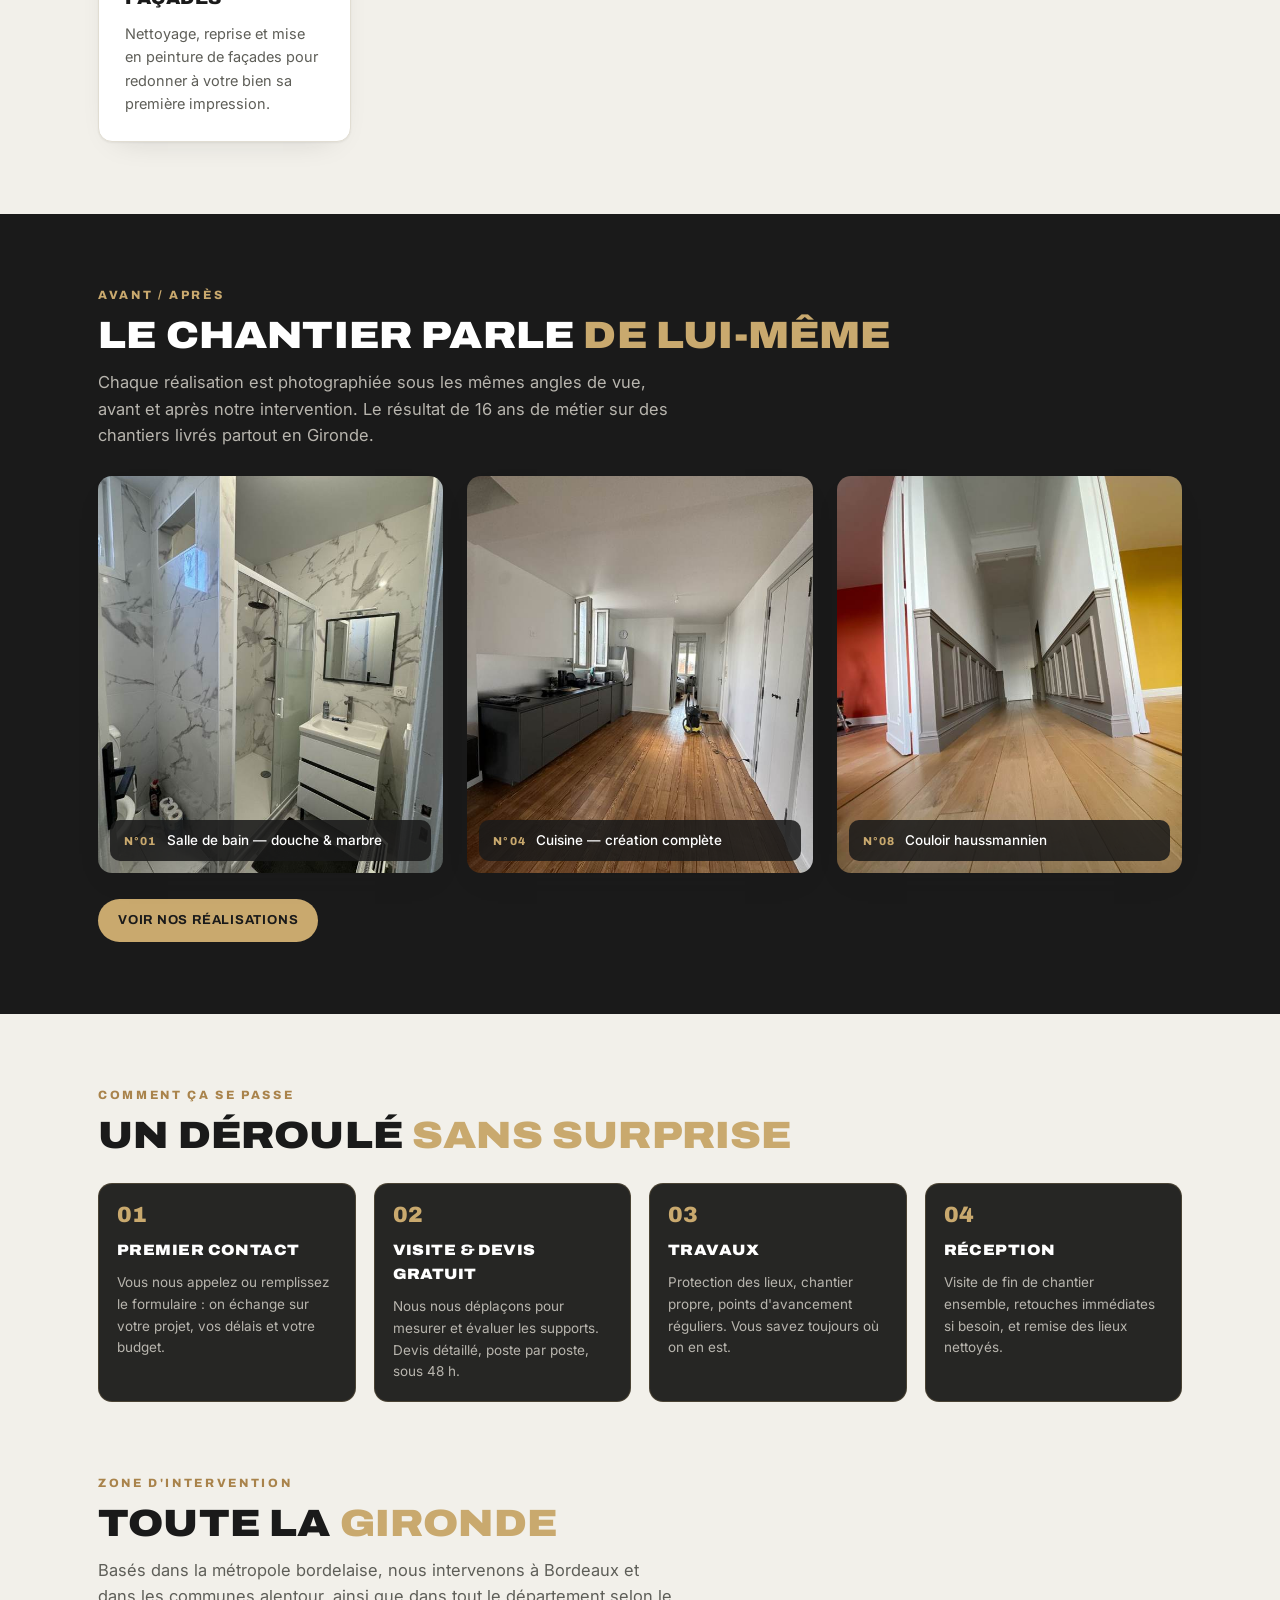
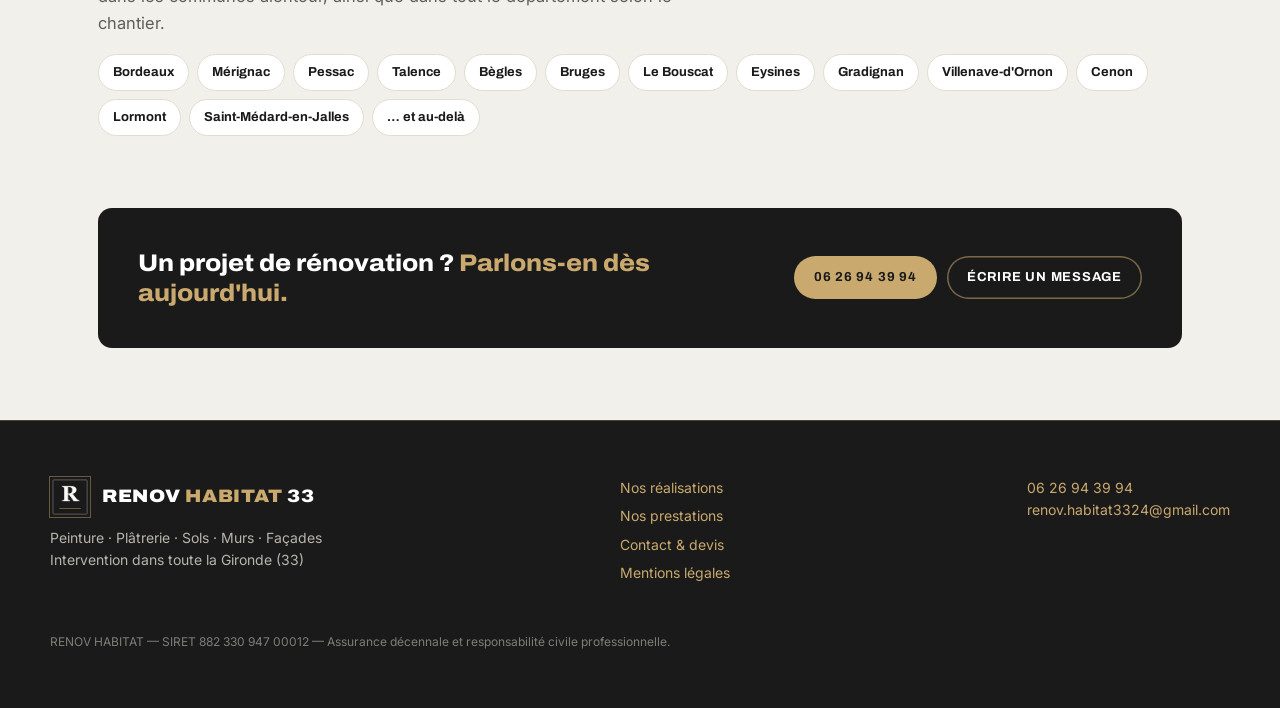
